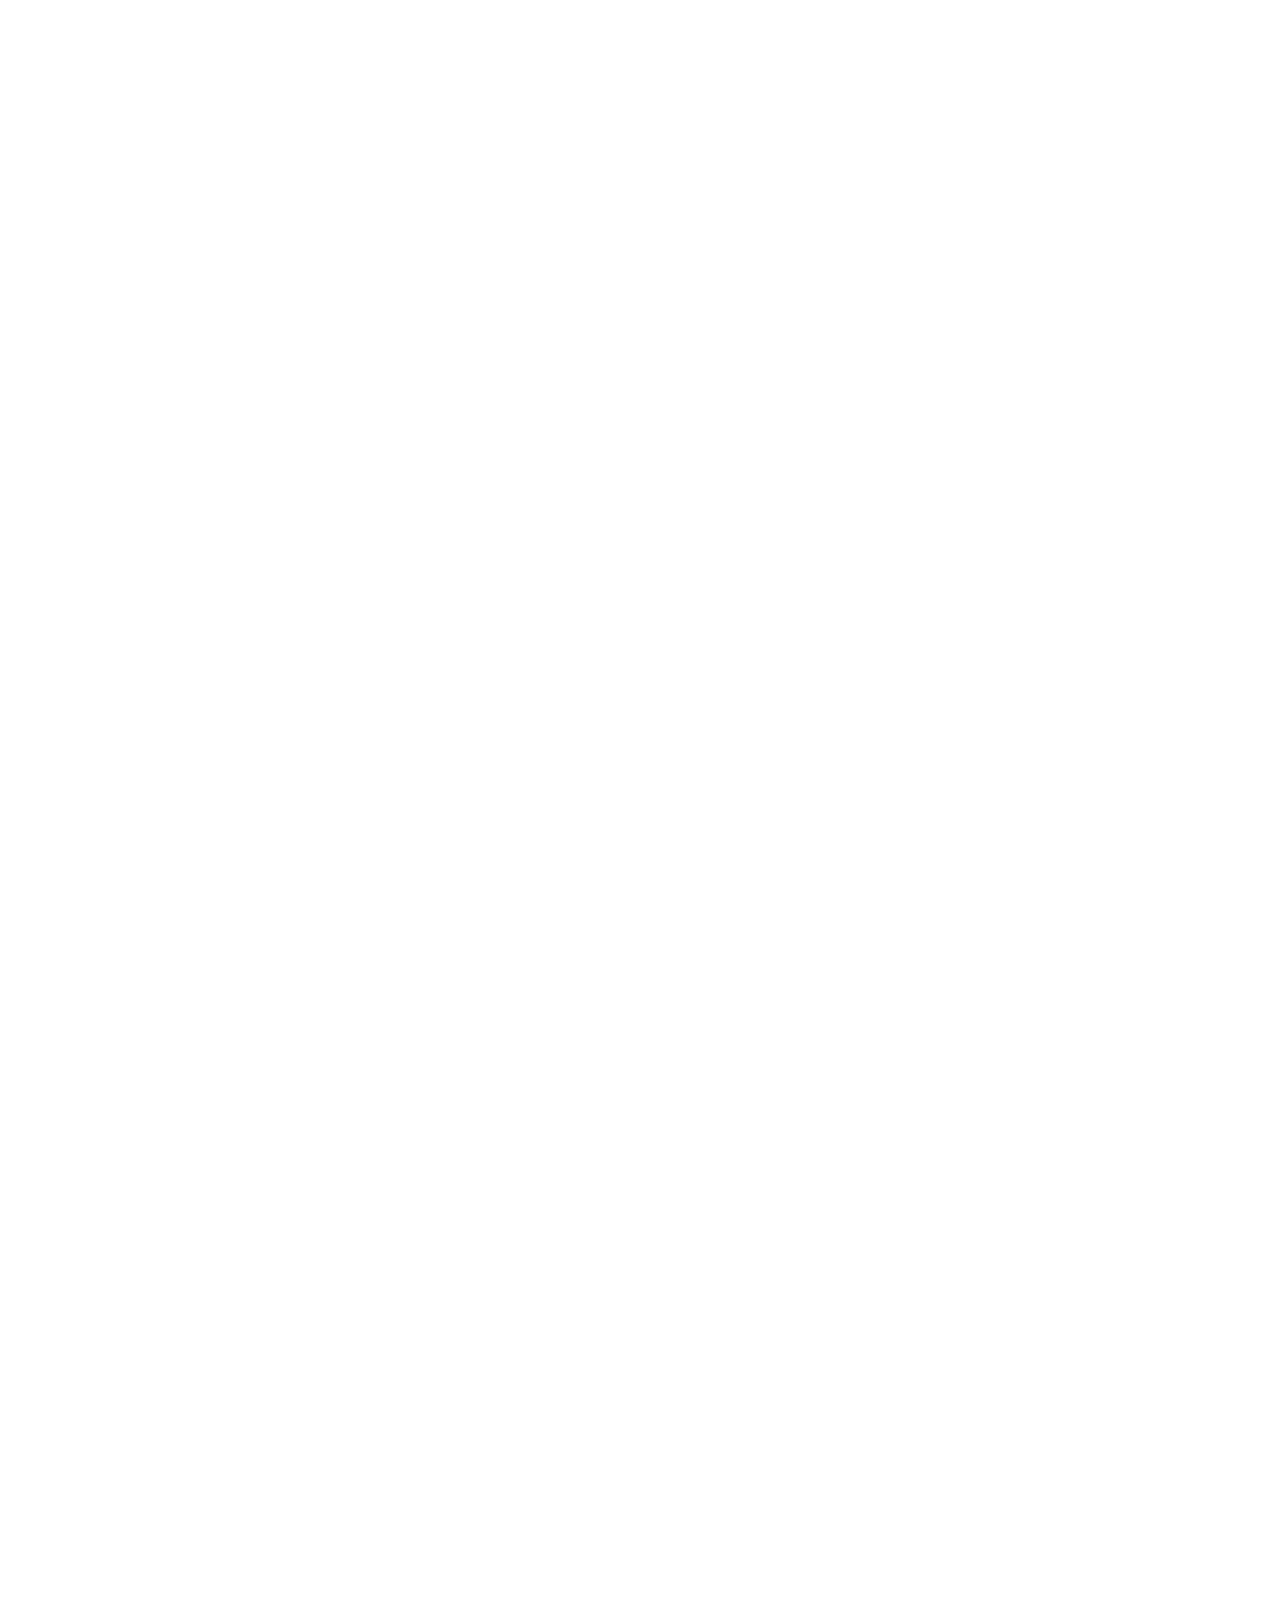
==== index.html @ 279d253d "feat: add new 'next-variant.html' file with project details and contact options" ====
<!DOCTYPE html>
<html lang="nl">

<head>
    <!-- Cookie-standaard: tot er gekozen is, geen analytics-cookies -->
    <script>
        window.dataLayer = window.dataLayer || [];
        function gtag() { dataLayer.push(arguments); }
        gtag('consent', 'default', {
            analytics_storage: 'denied',
            ad_storage: 'denied',
            ad_user_data: 'denied',
            ad_personalization: 'denied'
        });
    </script>
    <script>
        window.dataLayer = window.dataLayer || [];

        function gtag() {
            dataLayer.push(arguments);
        }

        gtag('consent', 'default', {
            analytics_storage: 'denied',
            ad_storage: 'denied',
            ad_user_data: 'denied',
            ad_personalization: 'denied'
        });
    </script>
    <!-- Google Tag Manager -->
    <script>(function (w, d, s, l, i) {
            w[l] = w[l] || []; w[l].push({
                'gtm.start':
                    new Date().getTime(), event: 'gtm.js'
            }); var f = d.getElementsByTagName(s)[0],
                j = d.createElement(s), dl = l != 'dataLayer' ? '&l=' + l : ''; j.async = true; j.src =
                    'https://www.googletagmanager.com/gtm.js?id=' + i + dl; f.parentNode.insertBefore(j, f);
        })(window, document, 'script', 'dataLayer', 'GTM-KX3ZXJXG');</script>
    <!-- End Google Tag Manager -->
    <!-- Start Wingify Async V3.0 SmartCode -->
    <link rel="preconnect" href="https://edge.wingify.net" />
    <script type="text/javascript">
        window._wingify_code || (function () {
            var account_id = 1291154,
                version = 3.0,
                settings_tolerance = 2000,
                hide_element = 'body',
                hide_element_style =
                    'opacity:0 !important;filter:alpha(opacity=0) !important;background:none !important;transition:none !important';
            /* DO NOT EDIT BELOW THIS LINE */
            var n = window, i = document; if (-1 < i.URL.indexOf('__wingify_disable__') || n._wingify_code) return; var t = !1, r = i.currentScript, nonce = r && r.nonce, e = { sT: settings_tolerance, hES: hide_element_style, hE: hide_element }; try { e = Object.assign(e, JSON.parse(localStorage.getItem('_wingify_' + account_id + '_config'))) } catch (e) { } var code = { script: r, nonce: nonce, settings_tolerance: function () { return e.sT }, hide_element: function () { return performance.getEntriesByName('first-contentful-paint')[0] ? '' : e.hE }, hide_element_style: function () { return '{' + e.hES + '}' }, getVersion: function () { return version }, finish: function () { var e; !t && (t = !0, e = i.getElementById('_vis_opt_path_hides')) && e.parentNode.removeChild(e) }, finished: function () { return t }, addScript: function (e) { var t = i.createElement('script'); t.src = e, nonce && t.setAttribute('nonce', nonce), t.fetchPriority = 'high', i.head.appendChild(t) }, init: function () { n._settings_timer = setTimeout(function () { code.finish() }, this.settings_tolerance()); var e, t = this.hide_element(); t && ((e = i.createElement('style')).id = '_vis_opt_path_hides', nonce && e.setAttribute('nonce', nonce), e.textContent = t + this.hide_element_style(), i.head.appendChild(e)), this.addScript('https://edge.wingify.net/tag/' + account_id + '.js') } }; n._wingify_code = code; code.init();
        })();
    </script>
    <!--End Wingify Async SmartCode -->
    <meta charset="UTF-8">
    <meta name="viewport" content="width=device-width, initial-scale=1.0">

    <title>Sarah El Mazouki | UX/UI Designer Portfolio</title>

    <meta name="description"
        content="Bekijk het portfolio van Sarah El Mazouki, een student UX/UI-designer gespecialiseerd in gebruikersonderzoek, wireframes, prototyping en UI design.">

    <link rel="canonical" href="https://sarah-el-marzouki-portfolio.vercel.app/index.html">
    <link rel="stylesheet" href="style.css">
    <link rel="stylesheet" href="animaties.css">
    <script defer src="https://t.contentsquare.net/uxa/e393bb985577b.js"></script>
</head>

<body>
    <!-- Google Tag Manager (noscript) -->
    <noscript><iframe src="https://www.googletagmanager.com/ns.html?id=GTM-KX3ZXJXG" height="0" width="0"
            style="display:none;visibility:hidden"></iframe></noscript>
    <!-- End Google Tag Manager (noscript) -->

    <div class="page-decor" aria-hidden="true">
        <span class="hero-blob hero-blob--1"></span>
        <span class="hero-blob hero-blob--2"></span>

        <span class="petal" style="--s:30px; --r:-25deg; left:5%;  top:260px; --d:0s;"></span>
        <span class="petal" style="--s:20px; --r:30deg;  left:10%; top:560px; --d:-2s;"></span>
        <span class="petal" style="--s:36px; --r:20deg;  right:6%; top:200px; --d:-4s;"></span>
        <span class="petal" style="--s:18px; --r:-40deg; right:11%; top:520px; --d:-1s;"></span>
        <span class="petal" style="--s:24px; --r:10deg;  right:4%;  top:700px; --d:-3s;"></span>
    </div>
    <header class="site-header">
        <nav class="navbar">
            <a class="logo" href="index.html">Sarah</a>
            <ul class="nav-links">
                <li>
                    <a href="projecten.html">Projecten</a>
                </li>
                <li>
                    <a href="overmij.html">Over Mij</a>
                </li>
            </ul>
            <button class="hamburger" id="hamburger" aria-label="Open navigatiemenu">
                ☰
            </button>
        </nav>
        <div class="mobile-menu" id="mobileMenu">
            <a href="projecten.html">Projecten</a>
            <a href="overmij.html">Over Mij</a>
        </div>
    </header>

    <main>

        <section class="hero">

            <div class="hero-content">

                <h1>Ontwerpen met de gebruiker centraal</h1>

                <p>
                    Welkom in mijn portfolio. Hier deel ik projecten waarin ik digitale ervaringen ontwerp die
                    vertrekken vanuit de behoeften van de gebruiker. Van onderzoek en wireframes tot interactieve
                    prototypes en uitgewerkte interfaces: elk project laat zien hoe ik stap voor stap tot een
                    doordachte oplossing kom.
                </p>

                <p>
                    Ontdek mijn werk en krijg een inkijk in mijn ontwerpproces,
                    mijn keuzes en mijn groei als UX/UI-designer.
                </p>

                <div class="hero-buttons">
                    <a class="button" href="overmij.html">Leer me kennen</a>
                    <a class="button" href="projecten.html">Bekijk mijn projecten</a>
                </div>

            </div>
        </section>

        <section class="about-preview">
            <h2>Over mij</h2>

            <p>
                Als student UX/UI-designer combineer ik creativiteit met een analytische blik.
                Ik werk graag samen, luister goed en sta open voor feedback. Naast UX/UI design
                werk ik met HTML en CSS, waardoor ik tijdens het ontwerpen ook rekening houd met
                de technische haalbaarheid van een digitale ervaring.
            </p>

            <a class="about-button" href="overmij.html">Lees meer</a>
        </section>
        <!-- SKILLS / WAT IK DOE -->
        <section class="skills-section" aria-labelledby="skills-titel">
            <h2 id="skills-titel">UX/UI design vaardigheden</h2>

            <ul class="skills-grid">

                <li class="skill-card">
                    <span class="card-icon" aria-hidden="true">
                        <svg viewBox="0 0 24 24" width="26" height="26" fill="none" stroke="currentColor"
                            stroke-width="2" stroke-linecap="round" stroke-linejoin="round">
                            <circle cx="11" cy="11" r="7" />
                            <path d="M21 21l-4.3-4.3" />
                        </svg>
                    </span>
                    <h3>Gebruikersonderzoek</h3>
                    <p>Ik onderzoek voor wie ik ontwerp en wat die persoon nodig heeft, nog voor ik begin te tekenen.
                    </p>
                </li>

                <li class="skill-card">
                    <span class="card-icon" aria-hidden="true">
                        <svg viewBox="0 0 24 24" width="26" height="26" fill="none" stroke="currentColor"
                            stroke-width="2" stroke-linecap="round" stroke-linejoin="round">
                            <rect x="7" y="2" width="10" height="20" rx="2" />
                            <path d="M11 18h2" />
                        </svg>
                    </span>
                    <h3>Prototyping in Figma</h3>
                    <p>Ik werk ideeën uit tot klikbare prototypes die ik kan testen met echte gebruikers.</p>
                </li>

                <li class="skill-card">
                    <span class="card-icon" aria-hidden="true">
                        <svg viewBox="0 0 24 24" width="26" height="26" fill="none" stroke="currentColor"
                            stroke-width="2" stroke-linecap="round" stroke-linejoin="round">
                            <rect x="3" y="3" width="18" height="18" rx="2" />
                            <path d="M3 9h18M9 21V9" />
                        </svg>
                    </span>
                    <h3>Wireframes</h3>
                    <p>Met wireframes bepaal ik de opbouw en structuur van een pagina, vóór de vormgeving begint.</p>
                </li>

                <li class="skill-card">
                    <span class="card-icon" aria-hidden="true">
                        <svg viewBox="0 0 24 24" width="26" height="26" fill="none" stroke="currentColor"
                            stroke-width="2" stroke-linecap="round" stroke-linejoin="round">
                            <path d="M12 20h9" />
                            <path d="M16.5 3.5a2.1 2.1 0 013 3L7 19l-4 1 1-4z" />
                        </svg>
                    </span>
                    <h3>UI design</h3>
                    <p>Ik ontwerp heldere, consistente interfaces met aandacht voor kleur, typografie en hiërarchie.</p>
                </li>

                <li class="skill-card">
                    <span class="card-icon" aria-hidden="true">
                        <svg viewBox="0 0 24 24" width="26" height="26" fill="none" stroke="currentColor"
                            stroke-width="2" stroke-linecap="round" stroke-linejoin="round">
                            <circle cx="12" cy="4.5" r="2" />
                            <path d="M5 8l7 1.5L19 8M12 9.5V15M9 21l3-6 3 6" />
                        </svg>
                    </span>
                    <h3>Toegankelijkheid</h3>
                    <p>Ik ontwerp volgens WCAG, met goed contrast, een duidelijke structuur en bruikbaarheid met het
                        toetsenbord.</p>
                </li>

                <li class="skill-card">
                    <span class="card-icon" aria-hidden="true">
                        <svg viewBox="0 0 24 24" width="26" height="26" fill="none" stroke="currentColor"
                            stroke-width="2" stroke-linecap="round" stroke-linejoin="round">
                            <path d="M8 7l-5 5 5 5M16 7l5 5-5 5" />
                        </svg>
                    </span>
                    <h3>HTML en CSS</h3>
                    <p>Ik bouw mijn ontwerpen na in code, zodat ik weet wat technisch haalbaar is.</p>
                </li>

            </ul>
        </section>


        <!-- HOE IK WERK: vervangt je hele <section class="pink-decoration"> -->
        <section class="pink-decoration" aria-labelledby="werk-titel">
            <h2 id="werk-titel">Hoe ik werk</h2>

            <ol class="process-cards">

                <li class="process-card">
                    <span class="process-number" aria-hidden="true">1</span>
                    <h3>Luisteren en onderzoeken</h3>
                    <p>Ik stel vragen en begrijp eerst voor wie ik ontwerp en wat die persoon nodig heeft.</p>
                </li>

                <li class="process-card">
                    <span class="process-number" aria-hidden="true">2</span>
                    <h3>Verkennen en schetsen</h3>
                    <p>Ik werk gebruikersstromen en verschillende mogelijkheden uit, tot wireframes.</p>
                </li>

                <li class="process-card">
                    <span class="process-number" aria-hidden="true">3</span>
                    <h3>Prototypen en testen</h3>
                    <p>Ik bouw een prototype, test het met gebruikers en pas het aan op hun feedback.</p>
                </li>

                <li class="process-card">
                    <span class="process-number" aria-hidden="true">4</span>
                    <h3>Uitwerken en verfijnen</h3>
                    <p>Ik werk de interface uit en verfijn de details, tot een oplossing die logisch en aangenaam
                        aanvoelt.</p>
                </li>

            </ol>
        </section>
        <section class="projects-preview">
            <h2>Mijn projecten</h2>

            <div class="projects-grid">

                <article class="project-card">
                    <div class="project-image">
                        <img src="images/image 61.png" alt="Logo van Cats &amp; Cups" width="400" height="260"
                            loading="lazy">
                    </div>
                    <div class="project-text">
                        <h3>Cats &amp; Cups</h3>
                        <p>Een toegankelijk, mobile-first herontwerp van de website van een kattencafé, volgens WCAG AA.
                        </p>
                        <a class="project-link" href="Kattencafe.html">Bekijk project</a>
                    </div>
                </article>

                <article class="project-card">
                    <div class="project-image">
                        <img src="images/NE XT 1.svg" alt="Logo van Project NEXT" width="400" height="260"
                            loading="lazy">
                    </div>
                    <div class="project-text">
                        <h3>Project NEXT</h3>
                        <p>Branding en website voor een organisatie die jongeren ondersteunt, als groepsproject voor een
                            echte klant.</p>
                        <a class="project-link" href="next.html">Bekijk project</a>
                    </div>
                </article>

                <article class="project-card">
                    <div class="project-image">
                        <img src="images/image 18.png" alt="Logo van de Lumière bioscoop-app" width="400" height="260"
                            loading="lazy">
                    </div>
                    <div class="project-text">
                        <h3>Lumière Cinema</h3>
                        <p>Een redesign van een mobiele bioscoop-app, van onderzoek tot interactief prototype.</p>
                        <a class="project-link" href="Lumiere.html">Bekijk project</a>
                    </div>
                </article>
            </div>
            <div class="projects-more">
                <a class="button" href="projecten.html">Bekijk alle projecten</a>
            </div>
        </section>
    </main>

    <footer class="site-footer">
        <div class="footer-container">

            <div class="footer-brand">
                <a class="footer-logo" href="index.html">Sarah</a>
                <p>student UX/UI-designer</p>
            </div>

            <nav class="footer-links" aria-label="Footer">
                <h2>Menu</h2>
                <a href="projecten.html">Projecten</a>
                <a href="overmij.html">Over mij</a>
            </nav>

            <div class="contact">
                <h2>Contact</h2>
                <a href="mailto:sarah.elmazoukik9@gmail.com">sarah.elmazoukik9@gmail.com</a>
                <a class="linkedin" href="https://www.linkedin.com/feed/" aria-label="LinkedIn-profiel">in</a>
            </div>

        </div>

        <p class="footer-copy">© 2026 Sarah · <a href="#" data-cookie-settings>Cookie-instellingen</a></p>
    </footer>
    <script src="script.js"></script>
    <script src="cookie-consent-behouden.js"></script>
    <script>document.documentElement.classList.add('js');</script>
    <script defer src="animaties.js"></script>
</body>

</html>
---- style.css ----
/* =========================
   BASIS
========================= */

:root {
    --purple: #6100a8;
    --button-purple: #8f22c9;
    --button-light: #c83fff;
    --light-purple: #c6a0d6;
    --dark: #242424;
    --white: #ffffff;
    --background: #ffffff;
}

* {
    box-sizing: border-box;
    margin: 0;
    padding: 0;
}

html {
    scroll-behavior: smooth;
}

body {
    min-height: 100vh;
    overflow-x: hidden;
    background: var(--background);
    color: var(--dark);
    font-family: arial, sans-serif;
    background-color: white;
}

a {
    color: inherit;
}

button,
a {
    -webkit-tap-highlight-color: transparent;
}

/* =========================
   NAVIGATIE
========================= */
.navbar {
    display: flex;
    align-items: center;
    justify-content: space-between;
    width: 100%;
    padding: 20px 40px;
    box-sizing: border-box;
}

.nav-links {
    display: flex;
    align-items: center;
    gap: 20px;
    margin: 0;
    padding: 0;
    list-style: none;
}

.hamburger {
    display: none;
    font-size: 2rem;
    line-height: 1;
    cursor: pointer;
    background: none;
    border: none;
    color: inherit;
}
.logo{
    text-decoration:none;
}

/* Tablet en gsm: links verbergen, hamburger tonen */
@media (max-width: 1024px) {
    .navbar {
        padding: 20px 30px;
    }

    .nav-links {
        display: none;
    }

    .hamburger {
        display: block;
    }
}

@media (max-width: 640px) {
    .navbar {
        padding: 20px;   /* gelijk aan de zijmarge van je hero-tekst */
    }
}
/* =========================
   HERO
========================= */

.hero {
    display: flex;
    justify-content: center;
    padding: 85px 20px 120px;
}

.hero-content {
    width: 100%;
    max-width: 900px;
}

.hero h1 {
    margin: 0 0 34px;
    color: #050505;
    font-size: 36px;
    font-weight: bold;
    line-height: 1.2;
}

.hero p {
    max-width: none;
    margin: 0;
    color: #101010;
    font-size: 18px;
    line-height: 1.35;
    text-align: justify;
}

.hero-buttons {
    display: flex;
    align-items: center;
    justify-content: space-between;
    gap: 30px;
    margin-top: 60px;
    padding: 0 11.5%;
}

/* =========================
   KNOPPEN
========================= */
.button,
.about-button {
    display: inline-flex;
    align-items: center;
    justify-content: center;
    border: 1px solid #222222;
    border-radius: 14px;
    background: linear-gradient(to bottom, var(--button-light), var(--button-purple));
    color: var(--white);
    text-align: center;
    text-decoration: none;
    transition: transform 0.2s ease, filter 0.2s ease;
}

.button {
    min-height: 62px;
    padding: 12px 18px;
    font-size: 18px;
    font-weight: bold;
}

.button:hover,
.button:focus-visible,
.about-button:hover,
.about-button:focus-visible {
    filter: brightness(1.08);
    transform: translateY(-3px);
}

/* =========================
   OVER MIJ BLOK
========================= */
.about-preview {
    width: min(1130px, calc(100% - 40px));
    margin: 0 auto;
    padding: 32px 32px 40px;
    border: 2px solid #222222;
    border-radius: 14px;
    background-color: var(--light-purple);
}

.about-preview h2 {
    margin: 0 0 34px;
    color: #050505;
    font-size: 36px;
    font-weight: bold;
    line-height: 1.1;
}

.about-preview p {
    max-width: none;
    margin: 0;
    color: #111111;
    font-size: 18px;
    line-height: 1.3;
    text-align: justify;
}

/* klein, links uitgelijnd met de tekstkolom van de hero */
.about-button {
    width: 210px;
    min-height: 50px;
    margin: 40px 0 0 83px;
    font-size: 18px;
    font-weight: bold;
}
/* =========================
   PROJECTEN-PREVIEW (nieuw, raakt hero en Over mij niet aan)
========================= */
.projects-preview {
    width: min(1130px, calc(100% - 40px));
    margin: 80px auto 0;
}
 
.projects-preview h2 {
    margin: 0 0 34px;
    color: #050505;
    font-size: 36px;
    font-weight: bold;
    line-height: 1.1;
}
 
.projects-grid {
    display: grid;
    grid-template-columns: repeat(auto-fit, minmax(260px, 1fr));
    gap: 24px;
}
 
.project-card {
    display: flex;
    flex-direction: column;
    overflow: hidden;
    border: 2px solid #222222;
    border-radius: 14px;
    background: #ffffff;
    transition: transform 0.2s ease;
}
 
.project-card:hover,
.project-card:focus-within {
    transform: translateY(-4px);
}
 
.project-image {
    display: flex;
    align-items: center;
    justify-content: center;
    height: 190px;
    padding: 20px;
    background: #ffffff;
    border-bottom: 2px solid #222222;
}
 
.project-image img {
    max-width: 100%;
    max-height: 100%;
    object-fit: contain;
}
 
.project-text {
    display: flex;
    flex-direction: column;
    flex: 1;
    gap: 12px;
    padding: 20px;
    background-color: var(--light-purple);
}
 
.project-text h3 {
    margin: 0;
    color: #050505;
    font-size: 22px;
    line-height: 1.2;
}
 
.project-text p {
    flex: 1;           /* duwt de knop altijd naar onderen, ook bij korte tekst */
    margin: 0;
    color: #111111;
    font-size: 17px;
    line-height: 1.4;
}
 
.project-link {
    display: inline-flex;
    align-items: center;
    justify-content: center;
    align-self: flex-start;
    min-height: 44px;
    padding: 8px 20px;
    border: 1px solid #222222;
    border-radius: 14px;
    background: linear-gradient(to bottom, var(--button-light), var(--button-purple));
    color: var(--white);
    font-size: 17px;
    text-decoration: none;
    transition: transform 0.2s ease, filter 0.2s ease;
}
 
.project-link:hover,
.project-link:focus-visible {
    filter: brightness(1.08);
    transform: translateY(-3px);
}
 
/* Beweging uitzetten voor wie dat liever heeft */
@media (prefers-reduced-motion: reduce) {
    .project-card,
    .project-link { transition: none; }
    .project-card:hover,
    .project-card:focus-within,
    .project-link:hover,
    .project-link:focus-visible { transform: none; }
}
/* =========================
   TABLET
========================= */
@media (max-width: 1024px) {
    .hero {
        padding: 70px 30px 90px;
    }

    .hero-buttons {
        padding: 0;
    }

    .about-button {
        margin-left: 0;
    }
}

/* =========================
   GSM
========================= */
@media (max-width: 640px) {
    .hero {
        padding: 50px 20px 60px;
    }

    .hero h1,
    .about-preview h2 {
        font-size: 28px;
    }

    .hero p,
    .about-preview p {
        font-size: 16px;
        text-align: left; /* uitgevuld geeft op smalle schermen rare gaten */
    }

    .hero-buttons {
        flex-direction: column;
        align-items: stretch;
        gap: 16px;
        margin-top: 40px;
    }

    .about-preview {
        padding: 24px 20px 30px;
    }

    .about-button {
        width: 100%;
    }
}

/* =========================
   SKILLS / WAT IK DOE
========================= */
main > .skills-section,
main > .pink-decoration {
    box-sizing: border-box;
    width: min(1000px, calc(100% - 40px));
    max-width: none;
    margin: 100px auto 0;
    padding: 0;
    align-self: center;          /* werkt ook als main een flex-container is */
}
 
/* Ruimte tussen de projectensectie en de footer */
main > .projects-preview {
    margin-bottom: 120px;
}
 
/* 2. Koppen */
main > .skills-section > h2,
main > .pink-decoration > h2 {
    margin: 0 0 32px;
    color: #050505;
    font-size: 32px;
    font-weight: 700;
    line-height: 1.2;
    text-align: center;
}
 
/* 3. De rasters */
.skills-grid,
.process-cards {
    display: grid;
    gap: 20px;
    margin: 0;
    padding: 0;
    list-style: none;
    text-align: left;
}
 
.skills-grid {
    grid-template-columns: repeat(3, minmax(0, 1fr));
}
 
.process-cards {
    grid-template-columns: repeat(4, minmax(0, 1fr));
}
 
/* 4. De kaartjes */
.skill-card,
.process-card {
    padding: 22px 20px;
    border: 1px solid #222222;
    border-radius: 14px;
    background: #d5a2e1;
}
 
.card-icon,
.process-number {
    display: grid;
    place-items: center;
    width: 48px;
    height: 48px;
    margin-bottom: 14px;
    border: 1px solid #222222;
    border-radius: 12px;
    background: linear-gradient(to bottom, var(--button-light), var(--button-purple));
    color: var(--white);
}
 
.process-number {
    font-size: 22px;
    font-weight: 700;
}
 
.skill-card h3,
.process-card h3 {
    margin: 0 0 8px;
    color: #111111;
    font-family: inherit;
    font-size: 20px;
    font-weight: 600;
    line-height: 1.25;
}
 
.skill-card p,
.process-card p {
    margin: 0;
    color: #111111;
    font-size: 16px;
    line-height: 1.4;
}
 
/* 5. Tablet: twee kolommen */
@media (max-width: 900px) {
    .skills-grid,
    .process-cards {
        grid-template-columns: repeat(2, minmax(0, 1fr));
    }
}
 
/* 6. Gsm: onder elkaar */
@media (max-width: 600px) {
    .skills-grid,
    .process-cards {
        grid-template-columns: 1fr;
    }
}
 
.site-footer {
    background: #520084;
    color: #fff;
    padding: 60px 40px 24px;
}

.footer-container {
    display: grid;
    grid-template-columns: 1.2fr 1fr 1.5fr;
    gap: 40px;
    align-items: start;
    max-width: 1100px;
    margin: 0 auto;
    text-align: left;
    
}

.footer-logo {
    display: inline-block;
    margin-bottom: 8px;
    font-size: 2rem;
    font-weight: 700;
    color: #fff;
}

.footer-brand p {
    margin: 0;
    color: rgba(255, 255, 255, .85);
}

.site-footer h2 {
    margin: 0 0 16px;
    font-size: 2.2rem;
    font-weight: 700;
    color: #fff;
}

.footer-links,
.contact {
    display: flex;
    flex-direction: column;
    align-items: flex-start;
    gap: 10px;
}

.site-footer a {
    color: #fff;
    text-decoration: none;
}

.footer-links a:hover,
.contact a:hover {
    text-decoration: underline;
}

.site-footer a:focus-visible {
    outline: 2px solid #fff;
    outline-offset: 3px;
}

/* wit icoon met paarse "in": goed contrast */
.linkedin {
    display: inline-flex;
    align-items: center;
    justify-content: center;
    width: 44px;
    height: 44px;
    margin-top: 6px;
    background: #fff;
    color: #520084 !important;
    border-radius: 8px;
    font-size: 1.3rem;
    font-weight: 700;
}

.footer-copy {
    max-width: 1100px;
    margin: 40px auto 0;
    padding-top: 20px;
    border-top: 1px solid rgba(255, 255, 255, .25);
    font-size: .9rem;
    color: rgba(255, 255, 255, .8);
}

@media (max-width: 768px) {
    .site-footer {
        padding: 40px 20px 20px;
    }

    .footer-container {
        grid-template-columns: 1fr;
        gap: 32px;
    }
}
/* =========================
   FOOTER
========================= */

.site-footer{
    background:#6600A8;
    width:100%;
}

.footer-container{
    max-width:1400px;
    margin:0 auto;

    padding: 0px 80px 100px;  /* boven kleiner, onder en zijkanten blijven gelijk */

    display:flex;
    justify-content:space-between;
    align-items:center;
}
/* Elke kolom even breed */
.footer-container > *{
    flex:1;
}

/* Sarah */

.footer-logo{
    color:white;
    text-decoration:none;

    font-size:4rem;
    font-weight:500;
}

/* Links */

.footer-links{
    display:flex;
    flex-direction:column;
    align-items:center;

    gap:80px;
}

.footer-links a{
    color:white;
    text-decoration:none;

    font-size:2rem;
}

/* Contact */

.contact{
    display:flex;
    flex-direction:column;
    align-items:center;

    gap:25px;
}

.contact h2{
    color:white;
    font-size:3.5rem;
    font-weight:500;
}

.contact a{
    color:white;
    text-decoration:none;
}

/* E-mailadres */

.contact > a:first-of-type{
    font-size:1.7rem;
    text-align:center;

    max-width:420px;
    word-break:break-word;
}

/* LinkedIn */

.linkedin{
    display:flex;
    justify-content:center;
    align-items:center;

    width:110px;
    height:110px;

    background:#0077B5;
    color:white;

    border-radius:10px;

    font-size:4rem;
    font-weight:bold;
}
/* =========================
   TABLET
========================= */

@media (max-width: 1024px) {
    .navbar,
    .footer-container {
        max-width: calc(100% - 70px);
    }

    .hero {
        padding-top: 70px;
    }

    .hero-content {
        max-width: 650px;
    }

    .hero h1 {
        font-size: 28px;
    }

    .skills {
        margin-top: 120px;
    }

    .pink-decoration {
        margin-left: 15%;
    }
    

    .footer-container{
        flex-direction: column;
        gap: 80px;

        text-align: center;
    }

    .footer-logo{
        font-size: 4rem;
    }

    .footer-links{
        gap: 40px;
    }

    .footer-links a{
        font-size: 1.8rem;
    }

    .contact h2{
        font-size: 3rem;
    }
}


/* =========================
   GSM
========================= */

@media (max-width: 768px) {
    .navbar {
        min-height: 85px;
        padding: 20px 25px;
    }

    .logo {
        font-size: 28px;
    }

    .nav-links {
        display: none;
    }

    .hamburger {
        display: block;
    }

    .mobile-menu {
        display: none;
        flex-direction: column;
        gap: 12px;
        padding: 0 25px 20px;
    }

    .mobile-menu.active {
        display: flex;
    }

    .mobile-menu a {
        width: 100%;
        padding: 13px 16px;
        border: 1px solid #222222;
        border-radius: 10px;
        background-color: var(--button-purple);
        color: var(--white);
        text-align: center;
        text-decoration: none;
    }

   .navbar {
        width: 100%;
        min-height: 85px;
        padding: 20px 25px;
    }

    .nav-links {
        display: none;
    }

    .hamburger {
        display: block;
    }

    .hero-content {
        max-width: 100%;
    }

    .hero p {
        max-width: 100%;
    }

    .hero-buttons {
        flex-direction: column;
        gap: 20px;
        margin-top: 45px;
        padding: 0;
    }

    .button {
        width: 100%;
        max-width: 300px;
    }

    .about-preview {
        width: calc(100% - 40px);
        min-height: auto;
        padding: 25px 20px 22px;
    }

    .about-preview h2 {
        margin-bottom: 28px;
        font-size: 27px;
    }

    .about-preview p {
        font-size: 15px;
        line-height: 1.35;
    }

    .about-button {
        width: 100%;
        min-height: 58px;
        margin-top: 32px;
        font-size: 25px;
    }

    .skills {
        gap: 14px 12px;
        margin-top: 100px;
        padding: 0 15px;
    }

    .skills span {
        font-size: 13px;
    }

  .pink-decoration {
        width: 100%;
        margin: 90px 0 120px;
        padding: 0 25px;
    }

    .pink-decoration h2 {
        font-size: 25px;
    }

    .work-item {
        gap: 8px;
        margin-bottom: 24px;
    }

    .work-line {
        flex-basis: 6px;
    }

    .work-text h3,
    .work-text p {
        font-size: 14px;
    }
}



/* =========================
   PROJECTEN PAGINA
========================= */
/* Standaard voor mobiel en tablet: alles onder elkaar */
.projects-header {
    width: 100%;            /* Beslaat de volle breedte */
    max-width: 800px;       /* Maximale breedte voor een mooie leesbaarheid */
    margin: 80px auto 40px auto; /* 'auto' voor links en rechts centreert het blok */
    padding: 0 20px;        /* Zorgt voor wat uitlijning op mobiel/gsm */
    text-align: center;     /* Centreert alle tekst binnen het element */
    box-sizing: border-box;
}

.projects-header h1 {
    font-size: 3rem;
    margin-bottom: 20px;
    text-align: center;
}

.projects-header p {
    font-size: 1.2rem;
    line-height: 1.6;
    color: #333;
    text-align: center;
}
.projects {
    max-width: 1400px;
    margin: auto;
    padding: 40px 20px;
    display: flex;
    flex-direction: column; /* Plaats de projecten onder elkaar op mobiel/tablet */
    align-items: center;    /* Centreer de kaarten */
    gap: 40px;              /* Ruimte tussen de projecten */
}

.project-card {
    width: 100%;
    max-width: 300px;       /* Zorgt dat alle kaarten exact even breed zijn */
    display: flex;
    flex-direction: column;
}

.project-link {
    text-decoration: none;
    display: flex;
    flex-direction: column;
    align-items: center;
    width: 100%;
    gap: 20px;
}

/* Vaste afmetingen voor de afbeeldingen */
.project-card img {
    width: 100%;
    height: 200px;          /* Vaste hoogte voor alle afbeeldingen */
    object-fit: contain;    /* Afbeeldingen schalen netjes zonder te vervormen of af te snijden */
    display: block;
}
.projects .project-card {
    background: #ffffff;
}

.project-link {
    display: flex;
    flex-direction: column;
    gap: 16px;
}

.project-link img {
    width: 100%;
    height: 220px;
    object-fit: contain;   /* logo's worden niet afgesneden */
}

.project-link .btn {
    display: flex;
    align-items: center;
    justify-content: center;
    min-height: 64px;      /* alle titelknoppen even hoog */
    text-align: center;
}

/* Knoppen even breed maken */
.btn {
    display: flex;
    justify-content: center;
    align-items: center;
    width: 100%;            /* Vult de volledige breedte van de project-card op */
    min-height: 80px;       /* Vaste/gelijke hoogte zodat knoppen met 1 of 2 regels tekst even hoog zijn */
    background: linear-gradient(to bottom, #bf46ff, #8220b7);
    color: white;
    padding: 15px 20px;
    border-radius: 18px;
    border: 2px solid #262626;
    font-size: 1.1rem;
    font-weight: bold;
    text-align: center;
    box-sizing: border-box; /* Zorgt ervoor dat padding binnen de breedte valt */
    transition: 0.3s;
}

.btn:hover {
    transform: translateY(-4px);
}

/* Voor grotere schermen (Laptop en Desktop): projecten naast elkaar */
@media (min-width: 1024px) {
    .projects {
        flex-direction: row;        /* Plaats de projecten naast elkaar op laptop/desktop */
        justify-content: center;
        align-items: stretch;       /* Zorgt dat alle rijen/kaarten op gelijke hoogte beginnen */
        padding: 80px 40px;
        gap: 30px;
        flex-wrap: wrap;           /* Zorgt dat extra kaarten netjes naar een nieuwe regel gaan */
    }

    .project-card {
        flex: 0 0 280px;           /* Geeft elke kaart een vaste breedte van 280px op desktop */
    }
}

.btn {
    display: inline-block;
    background: linear-gradient(to bottom, #bf46ff, #8220b7);
    color: white;
    padding: 18px 35px;
    border-radius: 18px;
    border: 2px solid #262626;
    font-size: 1.2rem;
    text-align: center;
    transition: 0.3s;
}

.btn:hover {
    transform: translateY(-4px);
}

/* =========================
   FOOTER
========================= */

footer {
    background: #6100A8;
    margin-top: 100px;
}

.footer-container {

    max-width: 1400px;

    margin: auto;

    padding: 120px 100px;

    display: flex;
    justify-content: space-between;
    align-items: center;
}

.footer-container a {
text-decoration: none;
    color: white;

    font-size: 5rem;
    font-weight: 600;
}

.footer-links {

    display: flex;
    flex-direction: column;
    gap: 40px;
}

.footer-links a {
    color: white;
    text-decoration: none;
    font-size: 20px;
}


body{
    background:#f2f2f2;
    min-height:100vh;
    overflow-x:hidden;
    position:relative;
}


/* NAVBAR */

.navbar{
    display:flex;
    justify-content:space-between;
    align-items:center;
    padding:40px 80px;
}

.logo{
    font-size:2rem;
    font-weight:600;
}

.nav-links{
    display:flex;
    gap:60px;
    list-style:none;
}

.nav-links a{
    text-decoration:none;
    color:#444;
    font-size:1.3rem;
}

.nav-links a:hover{
    color:black;
}

/* ABOUT  me */

.about {
  max-width: 1200px;
  margin: 0 auto;
  padding: 100px 40px;
}
.about > h1 {
    max-width: 1200px;
    margin: 0 auto 55px;
    padding: 70px 64px 0;
    text-align: center;
    font-size: clamp(2.2rem, 5vw, 5rem);
    line-height: 1.1;
}
.sr-only {
    position: absolute;
    width: 1px;
    height: 1px;
    padding: 0;
    margin: -1px;
    overflow: hidden;
    clip: rect(0, 0, 0, 0);
    white-space: nowrap;
    border: 0;
}

/* Intro: tekst links, portret rechts */
.about-intro {
  display: flex;
  justify-content: space-between;
  align-items: flex-start;
  gap: 60px;
}

.about-text {
  flex: 1;
  max-width: 750px;
  margin-left: 100px;
}

.about-text h2,
.about-tech h2,
.hobby-text h2 {
  font-size: 2.5rem;
  margin-bottom: 30px;
}

.about-text h2:not(:first-child) {
  margin-top: 60px;
}

.about-text p,
.about-tech p,
.hobby-text p {
  line-height: 1.8;
  margin-bottom: 20px;
  text-align: justify;
}

.about-image {
  background-color: #d4b4e8;
  padding: 25px;
  border-radius: 5px;
  flex: 0 0 auto;
  width: 300px;
}

.about-image img {
  display: block;
  width: 100%;
  border-radius: 10px;
}

/* Creativiteit en techniek */
.about-tech {
  max-width: 900px;
  margin: 120px 0 0 100px;
}

/* Buiten mijn studies */
.about-hobby {
  display: flex;
  align-items: center;
  gap: 80px;
  margin-top: 120px;
}

.video-hobby {
  background-color: #d4b4e8;
  padding: 25px;
  border-radius: 5px;
  flex: 0 0 auto;
}

.video-hobby img {
  display: block;
  width: 220px;
  max-width: 100%;
}

.hobby-text {
  flex: 1;
  max-width: 600px;
}

/* Knop gecentreerd onder de tekst */
.button-container {
  --knop-breedte: 240px;
  display: grid;
  grid-template-columns: repeat(2, var(--knop-breedte));
  justify-content: center;
  gap: 16px 20px;
  margin-top: 60px;
}
.btn {
  display: inline-flex;
  align-items: center;      /* tekst verticaal in het midden */
  justify-content: center;  /* tekst horizontaal in het midden */
  box-sizing: border-box;
  min-height: 56px;
  padding: 0 24px;
  line-height: 1.2;
  text-align: center;
}

.button-container .btn {
  box-sizing: border-box;
  width: 100%;
  text-align: center;
  text-decoration: none;
}

/* derde knop: onder de twee andere, even breed en gecentreerd */
.button-container .btn:nth-child(3) {
  grid-column: 1 / -1;
  justify-self: center;
  width: var(--knop-breedte);
}

/* gsm: alles onder elkaar, volle breedte */
@media (max-width: 600px) {
  .button-container {
    grid-template-columns: 1fr;
  }
  .button-container .btn:nth-child(3) {
    grid-column: auto;
    justify-self: stretch;
    width: 100%;
  }
}

/* Tablet */
@media (max-width: 1024px) {
  .about-intro { flex-direction: column-reverse; align-items: center; }
  .about-text,
  .about-tech { margin-left: 0; max-width: 700px; }
  .about-image { width: 280px; }
  .about-hobby { flex-direction: column; gap: 50px; }
}

/* Mobiel */
@media (max-width: 768px) {
  .about { padding: 60px 20px; }
  .about-text h2,
  .about-tech h2,
  .hobby-text h2 { font-size: 2rem; }
  .about-text p,
  .about-tech p,
  .hobby-text p { text-align: left; line-height: 1.6; }
  .about-tech { margin-top: 70px; }
  .about-hobby { margin-top: 70px; }
}




/* =========================
   Wallpaper wedstrijd PAGINA
========================= */
* {
    box-sizing: border-box;
}

body {
    margin: 0;
}

.purple-block {
  background: #d2b2de;
  width: 100vw;
    padding: 120px 40px; /* Boven en onder ruime paarse witruimte */
    box-sizing: border-box;
    margin-left: calc(50% - 50vw);
}

.purple-block-content {
    max-width: 900px;   /* Beperkt de breedte van de tekst net als op foto 2 */
    margin: 0 auto;      /* Centreert het blok horizontaal */
}
/* Gewone blok: één kolom, gecentreerd (foto 4) */
.purple-block__inner {
  max-width: 900px;
  margin: 0 auto;
}
/*
.purple-block h2 {
  margin: 0 0 20px;
}

.purple-block p {
  margin: 0 0 20px;
  line-height: 1.6;
} */
.purple-block-content h2,
.purple-block-content h1 {
    margin-top: 0;        /* Verwijdert de vervelende standaard browser-marge aan de bovenkant */
    margin-bottom: 35px;  /* Ruimte tussen de titel en de tekst */
    font-size: 2.8rem;
    font-weight: 700;
    color: #111111;
}

/* Styling voor de alinea binnen het paarse blok */
.purple-block-content p {
    margin: 0;
    font-size: 1.25rem;
    line-height: 1.6;     /* Zorgt voor fijne leesbaarheid van de regels */
    color: #111111;
}

.purple-block img {
  display: block;
  width: 100%;
  height: auto;
}

/* Twee kolommen (foto 3) */
.purple-block__inner--columns {
  max-width: 1200px;
  display: grid;
  grid-template-columns: 1fr 1fr;
  gap: 80px;
  align-items: start;
}

.purple-block ol {
  margin: 0 0 20px;
  padding-left: 1.6em;
  line-height: 1.6;
}

.purple-block li {
  padding-left: 8px;
}

/* Full-width op case study-pagina's */
.case-study .purple-block {
  width: 100vw;
  max-width: none;
  margin-left: calc(50% - 50vw);
}
/* Bredere variant voor blokken met kaarten of twee kolommen */
.purple-block-content--wide {
    max-width: 1200px;
}
.purple-block--dark {
    background: #7b2fa8;
    width: 100vw;
}

.purple-block--dark h2,
.purple-block--dark p {
    color: #ffffff;
}
/* Mobiel: kolommen onder elkaar */
@media (max-width: 768px) {
  .purple-block {
    padding: 60px 20px;
  }
  .purple-block__inner--columns {
    grid-template-columns: 1fr;
    gap: 50px;
  }
}


.process-wrapper{
    display:flex;
    align-items:center;
    gap:80px;
}

.process-content{
    flex:1;
}

.process-image{
    flex-shrink:0;
}

.process-image img{
    width:120px;
    height:auto;
} 
.case-study{
    max-width:1100px;
    margin:auto;
    padding:80px 40px 120px;
}

.case-study h1{
    text-align:center;
    margin-bottom:60px;
    font-size:2.5rem;
}

.case-study section{
    margin-bottom:80px;
}

.case-study h2{
    margin-bottom:20px;
    font-size:1.5rem;
}

.case-study p{
    line-height:1.8;
    margin-bottom:15px;
}

.case-study ul{
    padding-left:25px;
    line-height:1.8;
}

.small-image {
    display: block;
    width: 300px;
    margin: 40px auto;
}

.result-image {
    display: block;
    width: 50%;
    max-width: 500px;
    margin: 40px auto;
}

.process-section{
    position:relative;
}
.result-image{
    display:block;
    margin:50px auto;

    width:100%;
    max-width:1000px;
    height:auto;
}

@media(max-width:1024px){

    .process-wrapper{
        flex-direction:column;
        align-items:flex-start;
    }
    .process-image{
        align-self:center;
    }
    .process-image img{
        width:90px;
    }
    .case-study{
        max-width:800px;
        padding:60px 35px;
    }
    .case-study h1{
        font-size:2rem;
    }
    .small-image{
        width:250px;
    }
}
@media(max-width:768px){

    .case-study{
    padding:40px 25px 80px;
    }

    .case-study h1{

        font-size:1.6rem;
        text-align:left;
        margin-bottom:50px;
    }

    .case-study h2{
   font-size:1.2rem;
    }

    .case-study p{

        font-size:0.95rem;
        line-height:1.6;
    }

    .case-study ul{

        font-size:0.95rem;
    }

    .small-image{
     width:100%;
        max-width:250px;
    }

    .result-image{

        width:80%;
    }

}

/* =====================
   CASE STUDY PAGINA LUMIERE
===================== */

.case-study{
    max-width:none;
    margin:0;
    padding:80px 0 0;
}

.case-study h1{
    text-align:center;
    font-size:3rem;
    margin-bottom:120px;
    padding:0 40px;
}

/* gewone secties: 900px gecentreerd */
.case-study section{
    max-width:900px;
    margin:0 auto 140px auto;
    padding:0 40px;
    box-sizing:content-box;
}

/* paarse secties: breed, met ruimte aan de zijkanten */
.case-study section.purple-block{
    max-width:1300px;
    width:calc(100% - 100px);
    margin:0 auto 140px auto;
    padding:100px 40px;
    box-sizing:border-box;
}

.purple-block{
    background:#d2b2de;
    border-radius:16px;
}

.purple-block--dark{
    background:#7b2fa8;
}

/* inhoud binnen het paarse blok centreren */
.purple-block-content,
.purple-block__inner{
    max-width:1100px;
    margin:0 auto;
}
.purple-block__inner > h2{
    text-align:center;
    margin-bottom:60px;
}

/* twee kolommen naast elkaar (desktop) */
.purple-block__inner--columns,
.research-grid{
    display:grid;
    grid-template-columns:1fr 1fr;
    gap:80px;
    align-items:start;
}

.research-grid{
    margin-top:40px;
}

/* tekststijl in de paarse blokken */
.case-study .purple-block h2{
    font-size:1.7rem;
    margin-top:0;
    margin-bottom:25px;
    color:#111;
}

.case-study .purple-block h3{
    font-size:1.5rem;
    margin:0 0 20px;
    color:#111;
}

.case-study .purple-block p,
.case-study .purple-block li{
    font-size:1rem;
    line-height:1.8;
    color:#111;
}

.case-study .purple-block--dark h2,
.case-study .purple-block--dark p{
    color:#fff;
}

/* research: geen witte kaarten */
.research-card{
    background:transparent;
    box-shadow:none;
    border-radius:0;
    padding:0;
}

/* 3 foto's naast elkaar (desktop) */
.gallery-three{
    display:grid;
    grid-template-columns:repeat(3, 1fr);
    gap:30px;
    align-items:start;
}

.gallery-three img{
    width:100%;
    height:auto;
    display:block;
}

/* wireframes + prototype */
.wireframe-container,
.prototype-image{
    margin-top:40px;
}

.wireframe-container img,
.prototype-image img{
    width:100%;
    height:auto;
    display:block;
}

/* =====================
   TABLET
===================== */
@media(max-width:1024px){

    .case-study{
        padding:60px 0 0;
    }

    .case-study h1{
        font-size:2.3rem;
        padding:0 30px;
    }

    .case-study section{
        padding:0 30px;
    }

    .case-study section.purple-block{
        width:calc(100% - 60px);
        padding:80px 30px;
    }

    /* foto's onder elkaar */
    .gallery-three{
        grid-template-columns:1fr;
        justify-items:center;
        gap:30px;
    }

    .gallery-three img{
        max-width:280px;
    }

    /* tekstblokken onder elkaar */
    .research-grid,
    .purple-block__inner--columns{
        grid-template-columns:1fr;
        gap:40px;
    }
}

/* =====================
   GSM
===================== */
@media(max-width:768px){

    .case-study{
        padding:40px 0 0;
    }

    .case-study h1{
        font-size:1.8rem;
        text-align:left;
        margin-bottom:70px;
        padding:0 20px;
    }

    .case-study section{
        padding:0 20px;
        margin-bottom:90px;
    }

    .case-study section.purple-block{
        width:calc(100% - 40px);
        padding:60px 20px;
        margin-bottom:90px;
    }

    .case-study h2,
    .case-study .purple-block h2{
        font-size:1.3rem;
    }

    .case-study .purple-block h3{
        font-size:1.2rem;
    }

    .case-study p,
    .case-study li,
    .case-study .purple-block p,
    .case-study .purple-block li{
        font-size:.95rem;
    }

    .gallery-three img{
        max-width:100%;
    }
    .purple-block__inner > h2{
    text-align:left;
    margin-bottom:30px;
}
}
/* ======================
   CATS & CUPS (kattencafé)
   Alles is gescoped met .case-study.cats, zodat het niet botst
   met de andere case study-pagina's in je gedeelde style.css.
====================== */

/* ---------- Pagina-container ---------- */
.case-study.cats {
    width: min(calc(100% - 2 * var(--side-padding, 40px)), 1000px);
    max-width: none;
    margin: 0 auto;
    padding: 60px 0 0;
}

.case-study.cats > section {
    max-width: 800px;
    margin: 0 auto 120px;
    padding: 0;
}
.project-intro {
    display: grid;
    grid-template-columns: minmax(0, 1fr) 280px;   /* tekst links, logo rechts */
    align-items: center;
    gap: 56px;
}
 
.project-intro__logo {
    justify-self: center;
    width: 100%;
    max-width: 280px;
    height: auto;
}
 
/* Tablet en gsm: het logo komt onder de tekst */
@media (max-width: 800px) {
    .project-intro {
        grid-template-columns: 1fr;
        gap: 32px;
    }
 
    .project-intro__logo {
        max-width: 200px;
    }
}
 

.case-study.cats h2 {
    margin: 0 0 22px;
    font-size: 1.5rem;
    line-height: 1.2;
    font-weight: 700;
}

.case-study.cats h3 {
    margin: 0 0 14px;
    font-size: 1.15rem;
    font-weight: 700;
}

.case-study.cats p {
    margin: 0 0 1.15rem;
    line-height: 1.7;
}

.case-study.cats ul {
    margin: 0 0 1.15rem 1.2rem;
    padding: 0;
    line-height: 1.7;
}

/* ---------- Titel ---------- */
.case-study.cats .project-header {
    width: 100%;
    max-width: none;
    margin: 0 auto;
    padding: 20px 0 60px;
    text-align: center;
}

.case-study.cats .project-header h1 {
    margin: 0 0 28px;
    font-size: 2.2rem;
    font-weight: 700;
    line-height: 1.2;
    text-align: center;
}

.case-study.cats .tagline {
    margin: 0 auto;
    font-size: 1.5rem;
    font-weight: 700;
    line-height: 1.35;
    text-align: center;
}

.case-study.cats .lead {
    font-size: 1.3rem;
    font-weight: 600;
    margin-bottom: 1.4rem;
}

/* ---------- Paarse kaarten ---------- */
.case-study.cats > section.purple-block {
    width: 100%;
    max-width: none;
    margin: 0 0 120px;
    padding: 70px 40px;
    background: #d2b2de;
    border-radius: 20px;
    box-sizing: border-box;
}

.case-study.cats .purple-block__inner {
    max-width: 800px;
    margin: 0 auto;
}

.case-study.cats .purple-block h2,
.case-study.cats .purple-block h3,
.case-study.cats .purple-block p,
.case-study.cats .purple-block li {
    color: #111;
}

.case-study.cats .purple-block p:last-child {
    margin-bottom: 0;
}

/* ---------- Foto's onder De uitdaging ---------- */
.case-study.cats .gallery-three {
    display: grid;
    grid-template-columns: repeat(3, minmax(0, 1fr));
    gap: 30px;
    align-items: start;
    margin-top: 50px;
}

.case-study.cats .gallery-three img {
    display: block;
    width: 100%;
    max-width: none;
    height: auto;
    border-radius: 10px;
}

/* ---------- Research: genummerde lijst op het paars ---------- */
.case-study.cats .purple-block h3 {
    margin: 0 0 20px;
    font-size: 1.35rem;
    font-weight: 600;
}

.case-study.cats .research-steps {
    margin: 0 0 0 1.4rem;
    padding: 0;
    line-height: 1.7;
}

.case-study.cats .research-steps li {
    margin-bottom: 14px;
    padding-left: 6px;
}

.case-study.cats .research-steps li:last-child {
    margin-bottom: 0;
}

.case-study.cats .research-steps strong,
.case-study.cats .research-steps span {
    display: block;
}

/* ondertitel onder een h2 (Schetsen / Wireframes) */
.case-study.cats h3.sub {
    margin: -8px 0 22px;
    font-size: 1.3rem;
    font-weight: 600;
}

/* ---------- Wireframes ---------- */
.case-study.cats .wireframe-container {
    display: flex;
    justify-content: center;
    margin: 50px 0;
}

.case-study.cats .wireframe-container img {
    display: block;
    width: 100%;
    max-width: 1000px;
    height: auto;
    border-radius: 10px;
}

/* wireframe-sectie mag breder zijn dan de tekstkolom */
.case-study.cats > section:has(.wireframe-container) {
    max-width: 1000px;
}

.case-study.cats > section:has(.wireframe-container) > h2,
.case-study.cats > section:has(.wireframe-container) > h3,
.case-study.cats > section:has(.wireframe-container) > p {
    max-width: 800px;
    margin-left: auto;
    margin-right: auto;
}

/* ---------- Video prototype ---------- */
.case-study.cats .prototype {
    text-align: center;
}

.case-study.cats .prototype h2 {
    margin-bottom: 30px;
}

.case-study.cats .prototype-frame {
    width: 100%;
    max-width: 400px;
    margin: 0 auto;
    padding: 28px;
    background: #d2b2de;
    border-radius: 20px;
    box-sizing: border-box;
}

.case-study.cats .prototype-frame img,
.case-study.cats .prototype-frame video {
    display: block;
    width: 100%;
    height: auto;
    border-radius: 12px;
}

/* =====================
   TABLET
===================== */
@media (max-width: 1024px) {
    :root {
        --side-padding: 30px;
    }

    .case-study.cats {
        padding-top: 40px;
    }

    .case-study.cats > section {
        margin-bottom: 90px;
    }

    .case-study.cats > section.purple-block {
        padding: 50px 30px;
        margin-bottom: 90px;
    }

    .case-study.cats .project-header h1 {
        font-size: 1.9rem;
    }

    .case-study.cats .tagline {
        font-size: 1.25rem;
    }

    /* foto's onder elkaar */
    .case-study.cats .gallery-three {
        grid-template-columns: 1fr;
        gap: 28px;
    }

    .case-study.cats .gallery-three img {
        max-width: 320px;
        margin: 0 auto;
    }

    .case-study.cats .purple-block h3 {
        font-size: 1.2rem;
    }
}

/* =====================
   GSM
===================== */
@media (max-width: 640px) {
    :root {
        --side-padding: 20px;
    }

    .case-study.cats {
        padding-top: 30px;
    }

    .case-study.cats .project-header {
        padding-bottom: 40px;
    }

    .case-study.cats .project-header h1 {
        font-size: 1.6rem;
    }

    .case-study.cats .tagline {
        font-size: 1.05rem;
    }

    .case-study.cats .lead {
        font-size: 1.1rem;
    }

    .case-study.cats > section {
        margin-bottom: 70px;
    }

    .case-study.cats h2 {
        font-size: 1.3rem;
    }

    .case-study.cats p,
    .case-study.cats li {
        font-size: .95rem;
        line-height: 1.6;
    }

    .case-study.cats > section.purple-block {
        padding: 36px 20px;
        margin-bottom: 70px;
        border-radius: 16px;
    }

    .case-study.cats .prototype-frame {
        padding: 18px;
    }
}

/* ======================
NEXT
====================== */

/* ---------- Lokale basis ---------- */

.case-study.next {
    --next-purple: #c9a4d6;
    --next-text: #292929;
    --next-link: #ae48cb;
    --next-radius: 12px;
    --next-text-width: 690px;
    --next-section-gap: 110px;

    box-sizing: border-box;
    display: block;

    width: min(82%, 1000px);
    max-width: none;

    margin: 0 auto;
    padding: 42px 0 150px;

    color: var(--next-text);

    font-family: Arial, Helvetica, sans-serif;
    font-size: 15px;
    line-height: 1.2;
    text-align: left;
}

.case-study.next *,
.case-study.next *::before,
.case-study.next *::after {
    box-sizing: border-box;
}

/* NEXT: introductie zonder logo, met illustratie onder de tekst */
/* NEXT: compactere introductie en links uitgelijnde titel */

.case-study.next {
    padding-top: 20px;
}

/* NEXT: bredere titel en wat meer ademruimte */

/* Container in het midden */
 .case-study.next .project-intro {
    display: flex;
    flex-direction: column;
    align-items: center;
}

/* Titel */
.case-study.next .project-intro .project-header {
    width: 100%;
    max-width: 1200px;
    margin: 0 auto;
}

/* Tekstblok */
.case-study.next .project-intro .project-overview {
    width: 100%;
    max-width: 690px;
    margin: 0 auto;
}

/* Afbeelding */
.case-study.next .project-intro .project-intro-image {
    width: 100%;
    max-width: 690px;
    margin: 0 auto;
}

.case-study.next .project-intro-image img {
    display: block;
    width: 100%;
    height: auto;
    border-radius: 20px;
margin: 40px;
margin-bottom:60px;
}
/* Iets compactere tussenruimte op mobiel */

@media (max-width: 640px) {
    .case-study.next .project-intro {
        row-gap: 26px;
        margin-bottom: 45px;
    }

    .case-study.next .project-intro .project-overview h2 {
        margin-bottom: 14px;
    }
}

/* Namen: paars, vet en onderlijnd */

.case-study.next .project-overview p a {
    color: #8b2bb1;
    font-weight: 700;

    text-decoration: underline;
    text-decoration-thickness: 1px;
    text-underline-offset: 3px;
}

.case-study.next .project-overview p a:hover,
.case-study.next .project-overview p a:focus-visible {
    color: #641b83;
    text-decoration-thickness: 2px;
}



/* Mobiel */

@media (max-width: 640px) {
    .case-study.next {
        padding-top: 16px;
    }

    .case-study.next .project-intro {
        gap: 20px;
        margin-bottom: 45px;
    }

    .case-study.next .project-intro .project-header h1 {
        font-size: 27px;
    }

    .case-study.next .project-intro .project-overview h2 {
        margin-bottom: 12px;
    }
}

.case-study.next .intro-logo {
    grid-area: logo;
    align-self: start;
    justify-self: center;

    width: 210px;
    max-width: 100%;
    margin-top: 24px;
}

/* ---------- Paarse kaarten ---------- */

.case-study.next .purple-block {
    display: block;
    width: 100%;
    max-width: none;

    margin-left: 0;
    margin-right: 0;
    padding: 32px 40px;

    background: var(--next-purple);
    border-radius: var(--next-radius);
    box-shadow: none;
}

.case-study.next > section.purple-block {
    padding: 32px 40px;
    margin-bottom: 84px;
}

.case-study.next .purple-block__inner {
    width: min(100%, var(--next-text-width));
    max-width: none;
    margin: 0 auto;
    padding: 0;
}

.case-study.next .purple-block h2 {
    margin: 0 0 10px;
    font-size: 30px;
    line-height: 1.2;
    font-weight: 600;
}

.case-study.next .purple-block p {
    margin: 0 0 18px;
    font-size: 15px;
    line-height: 1.2;
}

.case-study.next .purple-block p:last-child {
    margin-bottom: 0;
}

/* Opdracht: beide alinea's vormen één compact tekstblok. */

.case-study.next > section.purple-block p {
    margin-bottom: 0;
}

/* ---------- De uitdaging ---------- */

.case-study.next .two-column {
    display: grid;
    grid-template-columns: minmax(0, 1fr) 300px;
    align-items: start;
    gap: 80px;

    margin-bottom: 110px;
}

.case-study.next .text-column {
    min-width: 0;
}

.case-study.next .text-column h2 {
    margin-bottom: 34px;
}

.case-study.next .text-column p {
    margin-bottom: 0;
}

.case-study.next .side-image {
    display: flex;
    justify-content: center;
    align-items: flex-start;

    width: 100%;
    margin: 0;
    padding: 10px 0 0;
}

.case-study.next .side-image img {
    width: 265px;
    max-width: 100%;
    border-radius: 16px;
    box-shadow: none;
}

/* ---------- Algemene galerijen ---------- */

.case-study.next .gallery-two,
.case-study.next .gallery-three,
.case-study.next .gallery-four,
.case-study.next .implementation-gallery {
    display: grid;
    align-items: start;
    gap: 28px;

    width: 100%;
    margin: 58px 0 0;
    padding: 0;
}

.case-study.next .gallery-two {
    grid-template-columns: repeat(2, minmax(0, 1fr));
}

.case-study.next .gallery-three {
    grid-template-columns: repeat(3, minmax(0, 1fr));
}

.case-study.next .gallery-four {
    grid-template-columns: repeat(4, minmax(0, 1fr));
    gap: 26px;
}

.case-study.next .gallery-two img,
.case-study.next .gallery-three img,
.case-study.next .gallery-four img,
.case-study.next .implementation-gallery img {
    width: 100%;
    max-width: 100%;
    height: auto;

    margin: 0;
    border-radius: 12px;
    box-shadow: none;
}

/* ---------- Researchbrochures ---------- */

.case-study.next .research-section {
    margin-bottom: 74px;
}

.case-study.next .brochure-gallery {
    width: min(100%, 640px);
    grid-template-columns: repeat(2, minmax(0, 1fr));
    gap: 84px;

    margin: 125px auto 0;
}

.case-study.next .brochure-gallery img {
    border-radius: 16px;
}

/* ---------- Inhoud en eerste sitemap ---------- */

.case-study.next .information-section {
    margin-bottom: 76px;
}

.case-study.next .navigation-structure {
    width: min(100%, 660px);
    max-width: 100%;

    margin: 36px auto 0;
    border-radius: 0;
    box-shadow: none;
}

/* ---------- Eerste visuele richting ---------- */

.case-study.next .visual-direction .text-content p {
    margin-bottom: 0;
}

.case-study.next .visual-direction-gallery {
    display: grid;
    grid-template-columns:
        minmax(0, 2.7fr)
        minmax(0, 1fr)
        minmax(0, 0.8fr);

    align-items: start;
    gap: 24px;

    width: 92%;
    margin: 60px auto 0;
}

.case-study.next .visual-direction-gallery > img {
    width: 100%;
    border-radius: 14px;
}

.case-study.next .first-logo-gallery {
    display: flex;
    flex-direction: column;
    justify-content: space-between;
    align-self: stretch;
    gap: 30px;

    padding: 5px 0 20px;
}

.case-study.next .first-logo-gallery img {
    width: 100%;
    max-height: 110px;
    object-fit: contain;
}

/* ---------- Branding en logostudies ---------- */

.case-study.next .branding-section .gallery-four {
    width: 92%;
    margin: 58px auto 76px;
}

.case-study.next .logo-explanation {
    margin-bottom: 0;
}

.case-study.next .logo-gallery {
    grid-template-columns: minmax(0, 0.9fr) minmax(0, 1.1fr);
    gap: 50px;

    width: 92%;
    margin: 58px auto 90px;
}

.case-study.next .logo-variations {
    display: flex;
    flex-direction: column;
    gap: 30px;
    min-width: 0;
}

.case-study.next .logo-variations img,
.case-study.next .logo-gallery > img {
    width: 100%;
    border-radius: 0;
}

/* ---------- Slogan ---------- */

.case-study.next .slogan-label {
    margin-bottom: 18px;
}

.case-study.next .purple-block--slogan {
    margin: 0 0 42px;
    padding: 32px 30px;
}

.case-study.next #slogan {
    max-width: 680px;
    margin: 0 auto;
    font-size: clamp(30px, 4vw, 42px);
    line-height: 1.25;
    font-weight: bold;
    text-align: center;
}

/* ---------- Informatiearchitectuur ---------- */

.case-study.next .architecture-section {
    margin-bottom: 64px;
}

.case-study.next .architecture-section h2 {
    margin-bottom: 24px;
}

.case-study.next .navigation-preview {
    width: 100%;
    margin: 58px 0 0;
    padding: 15px;

    background: var(--next-purple);
    border-radius: 14px;
}

.case-study.next .navigation-preview img {
    width: 100%;
    border-radius: 16px;
}

/* ---------- Wireframes en high-fidelity ---------- */

.case-study.next .wireframes-section .text-content p {
    margin-bottom: 0;
}

.case-study.next .wireframe-gallery,
.case-study.next .iteration-gallery {
    display: grid;
    grid-template-columns: repeat(2, minmax(0, 1fr));
    align-items: start;
    gap: 66px 80px;

    width: 100%;
    margin: 70px 0 0;
    padding: 0;
}

.case-study.next .wireframe-card,
.case-study.next .iteration-card {
    width: 100%;
    max-width: none;
    min-width: 0;

    margin: 0;
    padding: 0;
    text-align: center;
}

.case-study.next .wireframe-card img,
.case-study.next .iteration-card img {
    width: 100%;
    max-width: 100%;
    height: auto;

    border-radius: 16px;
    box-shadow: none;
}

.case-study.next .wireframe-card h3,
.case-study.next .iteration-card h3 {
    text-align: center;
}

/* Centreer de laatste kaart alleen bij een oneven aantal. */

.case-study.next .wireframe-card:last-child:nth-child(odd),
.case-study.next .iteration-card:last-child:nth-child(odd) {
    grid-column: 1 / -1;
    justify-self: center;
    width: 62%;
}

/* High-fidelity heeft een smallere paarse kaart. */

.case-study.next .purple-block--compact {
    width: min(100%, 730px);
    margin: 0 auto;
    padding: 30px 65px;
}

.case-study.next .purple-block--compact h2 {
    margin-bottom: 22px;
    text-align: center;
}

.case-study.next .iteration-gallery {
    margin-top: 72px;
    row-gap: 100px;
}

/* ---------- Implementatie ---------- */

.case-study.next .implementation-gallery {
    grid-template-columns: repeat(5, minmax(0, 1fr));
    gap: 12px;

    width: 96%;
    margin: 110px auto 0;
}

.case-study.next .implementation-gallery img {
    border-radius: 10px;
}

/* ---------- Status met logo rechts ---------- */

.case-study.next .status-section {
    margin-top: 130px;
    margin-bottom: 145px;
}

.case-study.next .statusLayout {
    display: grid;
    grid-template-columns: minmax(0, 1fr) 230px;
    align-items: center;
    gap: 70px;

    width: calc(100% - 100px);
    margin: 0 0 0 100px;
}

.case-study.next .statusTekst {
    min-width: 0;
}

.case-study.next .statusTekst p {
    margin-bottom: 20px;
}

.case-study.next .statusTekst p:last-child {
    margin-bottom: 0;
}

.case-study.next .nextLogo {
    align-self: center;
    justify-self: center;

    width: 205px;
    max-width: 100%;
    height: auto;

    margin: 0;
}

/* ---------- Bijdrage en reflectie ---------- */

.case-study.next .contribution-section {
    margin-bottom: 125px;
}

.case-study.next .contribution-section h2,
.case-study.next .reflection-section h2 {
    margin-bottom: 28px;
}

.case-study.next .reflection-section p {
    margin-bottom: 0;
}

/* ======================
   TABLET
====================== */

@media (max-width: 900px) {

    .case-study.next {
        --next-section-gap: 82px;

        width: 86%;
        padding-top: 35px;
        padding-bottom: 100px;
    }

    .case-study.next .project-intro {
        grid-template-columns: minmax(0, 1fr) 180px;
        column-gap: 30px;
        row-gap: 35px;

        width: 100%;
        margin-left: 0;
    }

    .case-study.next .intro-logo {
        width: 170px;
    }

    .case-study.next .project-header h1 {
        font-size: 27px;
    }

    .case-study.next h2,
    .case-study.next .purple-block h2 {
        font-size: 27px;
    }

    .case-study.next .two-column {
        grid-template-columns: minmax(0, 1fr) 220px;
        gap: 35px;
        margin-bottom: 82px;
    }

    .case-study.next .side-image img {
        width: 220px;
    }

    .case-study.next .purple-block,
    .case-study.next > section.purple-block {
        padding: 28px 34px;
    }

    .case-study.next .brochure-gallery {
        width: 85%;
        gap: 45px;
        margin-top: 75px;
    }

    .case-study.next .visual-direction-gallery {
        width: 100%;
        gap: 18px;
    }

    .case-study.next .branding-section .gallery-four {
        width: 100%;
        gap: 16px;
    }

    .case-study.next .logo-gallery {
        width: 100%;
        gap: 30px;
        margin-bottom: 65px;
    }

    .case-study.next .wireframe-gallery,
    .case-study.next .iteration-gallery {
        gap: 50px 35px;
    }

    .case-study.next .purple-block--compact {
        padding: 30px 40px;
    }

    .case-study.next .implementation-gallery {
        width: 100%;
        gap: 10px;
        margin-top: 75px;
    }

    .case-study.next .status-section {
        margin-top: 90px;
        margin-bottom: 95px;
    }

    .case-study.next .statusLayout {
        grid-template-columns: minmax(0, 1fr) 180px;
        gap: 35px;

        width: 100%;
        margin-left: 0;
    }

    .case-study.next .nextLogo {
        width: 170px;
    }

    .case-study.next .contribution-section {
        margin-bottom: 90px;
    }
}

/* ======================
   GSM
====================== */

@media (max-width: 640px) {

    .case-study.next {
        --next-section-gap: 64px;

        width: calc(100% - 36px);
        padding-top: 30px;
        padding-bottom: 80px;
    }

    .case-study.next p,
    .case-study.next ul,
    .case-study.next .purple-block p {
        font-size: 15px;
        line-height: 1.45;
    }

    .case-study.next h2,
    .case-study.next .purple-block h2 {
        margin-bottom: 20px;
        font-size: 25px;
    }

    .case-study.next h3 {
        font-size: 25px;
    }

    /* Op mobiel: titel, logo en overzicht onder elkaar. */

    .case-study.next .project-intro {
        grid-template-columns: minmax(0, 1fr);
        grid-template-areas:
            "title"
            "logo"
            "overview";

        gap: 28px;
        margin-bottom: 45px;
    }

    .case-study.next .project-header h1 {
        font-size: 27px;
    }

    .case-study.next .intro-logo {
        justify-self: start;
        width: 125px;
        margin-top: 0;
    }

    .case-study.next .project-overview h2 {
        margin-bottom: 20px;
    }

    .case-study.next .purple-block,
    .case-study.next > section.purple-block {
        padding: 26px 22px;
        border-radius: 12px;
    }

    .case-study.next > section.purple-block {
        margin-bottom: 64px;
    }

    .case-study.next .two-column {
        grid-template-columns: minmax(0, 1fr);
        gap: 30px;
        margin-bottom: 64px;
    }

    .case-study.next .text-column h2 {
        margin-bottom: 20px;
    }

    .case-study.next .side-image {
        padding-top: 0;
    }

    .case-study.next .side-image img {
        width: min(75%, 260px);
    }

    .case-study.next .research-section,
    .case-study.next .information-section,
    .case-study.next .architecture-section {
        margin-bottom: 64px;
    }

    .case-study.next .brochure-gallery {
        width: 100%;
        grid-template-columns: repeat(2, minmax(0, 1fr));
        gap: 16px;
        margin-top: 40px;
    }

    .case-study.next .navigation-structure {
        margin-top: 25px;
    }

    .case-study.next .visual-direction-gallery {
        grid-template-columns: minmax(0, 1fr) minmax(0, 0.8fr);
        gap: 18px;
        margin-top: 32px;
    }

    .case-study.next .moodboard-image {
        grid-column: 1 / -1;
    }

    .case-study.next .first-logo-gallery {
        justify-content: space-around;
        gap: 20px;
        padding: 0;
    }

    .case-study.next .gallery-four {
        grid-template-columns: repeat(2, minmax(0, 1fr));
    }

    .case-study.next .branding-section .gallery-four {
        gap: 25px 16px;
        margin-top: 35px;
        margin-bottom: 42px;
    }

    .case-study.next .logo-gallery {
        grid-template-columns: minmax(0, 1fr);
        gap: 30px;
        margin-top: 32px;
        margin-bottom: 40px;
    }

    .case-study.next .logo-variations {
        gap: 25px;
    }

    .case-study.next .purple-block--slogan {
        margin-bottom: 30px;
        padding: 30px 16px;
    }

    .case-study.next #slogan {
        margin: 0;
        font-size: clamp(25px, 6.5vw, 34px);
        line-height: 1.3;
    }

    .case-study.next .navigation-preview {
        margin-top: 32px;
        padding: 9px;
    }

    .case-study.next .navigation-preview img {
        border-radius: 8px;
    }

    .case-study.next .wireframe-gallery,
    .case-study.next .iteration-gallery {
        grid-template-columns: minmax(0, 1fr);
        gap: 38px;
        margin-top: 38px;
    }

    .case-study.next .wireframe-card:last-child:nth-child(odd),
    .case-study.next .iteration-card:last-child:nth-child(odd) {
        grid-column: auto;
        width: 100%;
    }

    .case-study.next .wireframe-card h3,
    .case-study.next .iteration-card h3 {
        margin-bottom: 16px;
    }

    .case-study.next .purple-block--compact {
        width: 100%;
        padding: 26px 22px;
    }

    .case-study.next .purple-block--compact h2 {
        text-align: left;
    }

    .case-study.next .implementation-gallery {
        grid-template-columns: repeat(2, minmax(0, 1fr));
        gap: 24px 14px;
        margin-top: 40px;
    }

    .case-study.next .implementation-gallery > img:last-child:nth-child(odd) {
        grid-column: 1 / -1;
        justify-self: center;
        width: calc(50% - 7px);
    }

    .case-study.next .status-section {
        margin-top: 0;
        margin-bottom: 64px;
    }

    .case-study.next .statusLayout {
        grid-template-columns: minmax(0, 1fr);
        gap: 28px;
    }

    .case-study.next .nextLogo {
        justify-self: center;
        width: 145px;
    }

    .case-study.next .contribution-section {
        margin-bottom: 64px;
    }

    .case-study.next .contribution-section h2,
    .case-study.next .reflection-section h2 {
        margin-bottom: 22px;
    }

    .case-study.next .reflection-section p {
        margin-bottom: 16px;
    }

    .case-study.next .reflection-section p:last-child {
        margin-bottom: 0;
    }
}
/* =====================
   HEADER (desktop)
===================== */
.site-header {
    width: 100%;
}

.navbar {
    display: flex;
    align-items: center;
    justify-content: space-between;
    width: 100%;
    padding: 20px 40px;
    box-sizing: border-box;
}

.logo {
    margin: 0;
}

.nav-links {
    display: flex;
    align-items: center;
    gap: 20px;
    margin: 0;
    padding: 0;
    list-style: none;
}

.nav-links li {
    margin: 0;
}

.nav-links a {
    display: inline-block;
    background: var(--purple, #7b2fa8);
    color: #fff !important;
    padding: 15px 25px;
    border-radius: 18px;
    border: 2px solid #262626;
    font-size: 1.2rem;
    text-decoration: none;
    transition: 0.3s;
}

.nav-links a:hover {
    transform: translateY(-3px);
}

.hamburger {
    display: none;
    font-size: 2rem;
    line-height: 1;
    cursor: pointer;
    background: none;
    border: none;
    color: inherit;
}

/* mobiel menu: standaard verborgen */
.mobile-menu {
    display: none;
}

.mobile-menu.active {
    display: flex;
    flex-direction: column;
    gap: 15px;
    padding: 20px;
    margin: 0 20px 20px;
    border-radius: 15px;
}

.mobile-menu a {
    background: #c93eff;
    color: #fff;
    text-decoration: none;
    padding: 15px;
    border-radius: 10px;
    text-align: center;
}

/* =====================
   TABLET + GSM
===================== */
@media (max-width: 1024px) {
    .navbar {
        padding: 20px 30px;
    }

    .nav-links {
        display: none;
    }

    .hamburger {
        display: block;
    }
}

@media (max-width: 640px) {
    .navbar {
        padding: 20px;
    }
}

.projects .project-card {
    background: none;        /* of #f7f2fb voor een heel licht lila */
}
 
.projects .project-link {
    display: flex;
    flex-direction: column;
    gap: 16px;
    background: transparent;
}
 
/* Alle afbeeldingen even hoog, niets wordt afgesneden */
.projects .project-link img {
    width: 100%;
    height: 220px;
    object-fit: contain;
}
 
/* De paarse titelknop blijft, nu allemaal even hoog */
.projects .project-link .btn {
    display: flex;
    align-items: center;
    justify-content: center;
    min-height: 64px;
    text-align: center;
}
.projects-more {
    display: flex;
    justify-content: center;
    margin-top: 40px;
}

.projects-more .button {
    min-width: 260px;
}
@media (max-width: 600px) {
    .projects-more .button { width: 100%; }
}
.hero {
    position: relative;
}
 
/* Je tekst en knoppen komen boven de decoratie */
.hero-content {
    position: relative;
    z-index: 1;
}
 
.hero-decor {
    position: absolute;
    inset: 0;
    z-index: 0;
    overflow: hidden;       /* niets zorgt voor een horizontale scrollbalk */
    pointer-events: none;   /* klikken gaan gewoon door naar de knoppen */
}
 
/* Zachte kleurvlekken in de hoeken */
.hero-blob {
    position: absolute;
    width: 460px;
    height: 460px;
    border-radius: 50%;
}
.hero-blob--1 {
    top: -200px;
    left: -180px;
    background: radial-gradient(circle, rgba(155, 20, 134, 0.35), transparent 70%);
}
.hero-blob--2 {
    top: -170px;
    right: -180px;
    background: radial-gradient(circle, rgba(233, 30, 140, 0.30), transparent 70%);
}
 
/* Bloemblaadjes: grootte, draaiing en vertraging komen uit de HTML */
.petal {
    position: absolute;
    width: var(--s, 28px);
    height: calc(var(--s, 28px) * 1.4);
    border-radius: 50% 0 50% 50%;
    background: linear-gradient(160deg, #f9d0f2, #d98be6);
    opacity: 0.75;
    transform: rotate(var(--r, 0deg));
    animation: petal-float 9s ease-in-out infinite;
    animation-delay: var(--d, 0s);
}
 
@keyframes petal-float {
    0%, 100% { transform: translateY(0) rotate(var(--r, 0deg)); }
    50%      { transform: translateY(-14px) rotate(calc(var(--r, 0deg) + 8deg)); }
}
 
/* Smalle schermen: blaadjes weg zodat ze nooit over je tekst liggen */
@media (max-width: 1000px) {
    .petal { display: none; }
}
 
/* Geen beweging voor wie dat niet wil */
@media (prefers-reduced-motion: reduce) {
    .petal { animation: none; }
}

/* Zonder deze regel overschrijft display:flex het hidden-attribuut */
.cookie-banner[hidden] {
    display: none;
}
 
.cookie-banner {
    position: fixed;
    left: 50%;
    bottom: 20px;
    z-index: 1000;
    transform: translateX(-50%);
    width: min(900px, calc(100% - 40px));
    max-height: calc(100vh - 40px);
    overflow-y: auto;
    box-sizing: border-box;
    display: flex;
    align-items: center;
    justify-content: space-between;
    gap: 24px;
    padding: 20px 24px;
    border: 2px solid #222222;
    border-radius: 14px;
    background: #ffffff;
    box-shadow: 0 8px 30px rgba(0, 0, 0, 0.18);
}
 
.cookie-text h2 {
    margin: 0 0 6px;
    color: #050505;
    font-size: 20px;
    line-height: 1.2;
}
 
.cookie-text p {
    margin: 0;
    color: #111111;
    font-size: 16px;
    line-height: 1.4;
}
 
.cookie-text a {
    color: #6a2494;
    font-weight: 600;
    text-decoration: underline;
    text-underline-offset: 3px;
}
 
/* Beide knoppen even groot en even opvallend */
.cookie-actions {
    display: flex;
    flex-shrink: 0;
    gap: 12px;
}
 
.cookie-actions .button {
    min-height: 48px;
    padding: 10px 22px;
    font: inherit;
    font-size: 17px;
    cursor: pointer;
}
 
/* Gsm: tekst boven, knoppen onder elkaar */
@media (max-width: 700px) {
    .cookie-banner {
        bottom: 12px;
        flex-direction: column;
        align-items: stretch;
        gap: 16px;
    }
    .cookie-actions {
        flex-direction: column;
    }
}
 
/* =========================
   PRIVACYPAGINA
========================= */
.privacy {
    box-sizing: border-box;
    width: min(800px, calc(100% - 40px));
    margin: 80px auto 120px;
    color: #111111;
    font-size: 17px;
    line-height: 1.6;
}
 
.privacy h1 {
    margin: 0 0 8px;
    color: #050505;
    font-size: 36px;
    line-height: 1.2;
}
 
.privacy-updated {
    margin: 0 0 48px;
    font-size: 15px;
}
 
.privacy section {
    margin-bottom: 40px;
}
 
.privacy h2 {
    margin: 0 0 12px;
    color: #050505;
    font-size: 24px;
    line-height: 1.25;
}
 
.privacy p,
.privacy ul {
    margin: 0 0 14px;
}
 
.privacy ul {
    padding-left: 22px;
}
 
.privacy li {
    margin-bottom: 8px;
}
 
.privacy a {
    color: #6a2494;
    font-weight: 600;
    text-decoration: underline;
    text-underline-offset: 3px;
}
 
.privacy a:hover,
.privacy a:focus-visible {
    color: #a62ee0;
}
 
/* Tabel met cookies: scrolt zijwaarts op smalle schermen */
.privacy-table-wrap {
    overflow-x: auto;
}
 
.privacy table {
    width: 100%;
    min-width: 560px;
    border-collapse: collapse;
    font-size: 15px;
}
 
.privacy th,
.privacy td {
    padding: 10px 12px;
    border: 1px solid #222222;
    text-align: left;
    vertical-align: top;
}
 
.privacy th {
    background-color: var(--light-purple);
}

/* =========================
   KNOPPEN ONDER ELK PROJECT
   Zet dit onderaan je style.css
========================= */
 
/* Zachte scroll voor "Terug naar boven" (sla over als je dit al hebt) */
html {
    scroll-behavior: smooth;
}
 
@media (prefers-reduced-motion: reduce) {
    html {
        scroll-behavior: auto;
    }
}
 
/* Desktop: naast elkaar, gecentreerd, niet breder dan de inhoud */
body .project-nav {
    display: flex;
    flex-direction: row;
    flex-wrap: wrap;
    justify-content: center;
    gap: 24px;
    width: min(1000px, calc(100% - 40px));
    margin: 72px auto 96px;
}
 
body .project-nav .btn {
    display: inline-flex;
    align-items: center;
    justify-content: center;
    box-sizing: border-box;
    width: auto;
    min-width: 260px;
    min-height: 56px;
    padding: 12px 28px;
    text-align: center;
    text-decoration: none;
}
 
/* Gsm: onder elkaar, volle breedte */
@media (max-width: 600px) {
    body .project-nav {
        flex-direction: column;
        align-items: stretch;
        margin: 56px auto 72px;
    }
 
    body .project-nav .btn {
        width: 100%;
        min-width: 0;
    }
}

body {
    position: relative;
    z-index: 0;
}
 
.page-decor {
    position: absolute;
    top: 0;
    left: 0;
    width: 100%;
    height: 820px;           /* alleen bovenaan de pagina, zoals op je homepage */
    z-index: -1;
    overflow: hidden;        /* geen horizontale scrollbalk */
    pointer-events: none;    /* klikken gaan gewoon door */
}
 
/* Blaadjes alleen in de marges: weg op kleinere schermen zodat ze nooit over tekst liggen */
@media (max-width: 1200px) {
    .page-decor .petal {
        display: none;
    }
}

.prototypehiFi {
  max-width:100%;
    margin: 20px,auto 0;
}
 
.prototypehiFi iframe {
    display: block;
    width: 100%;
    height: 780px;              /* hoog genoeg voor een mobiele app naast de zijbalk */
    border: 2px solid #222222;
    border-radius: 14px;
    background: #ffffff;
}
 
/* Gsm: hoogte afhankelijk van het scherm, met een minimum */
@media (max-width: 600px) {
    .prototypehiFi iframe {
        height: 78vh;
        min-height: 520px;
    }
}
---- animaties.css ----
/* =========================
   ANIMATIES (fade-in bij scrollen en bij het openen van de pagina)
   Zet dit onderaan je style.css
========================= */
 
/* Verbergen gebeurt ALLEEN als JavaScript actief is (klasse "js" op <html>).
   Zonder JavaScript blijft alles gewoon zichtbaar. */
html.js .reveal:not(.is-visible) {
    opacity: 0;
}
 
/* De animatie speelt alleen tijdens het inschuiven en laat daarna je
   eigen stijlen en hover-effecten met rust (daarom "backwards"). */
html.js .reveal.is-visible {
    animation: reveal-up 0.7s cubic-bezier(0.2, 0.7, 0.2, 1) backwards;
    animation-delay: var(--reveal-delay, 0ms);
}
 
/* Naast elkaar op desktop: tekst van links, foto van rechts (data-reveal="left" / "right") */
html.js .reveal[data-reveal="left"].is-visible  { animation-name: reveal-left; }
html.js .reveal[data-reveal="right"].is-visible { animation-name: reveal-right; }
 
@keyframes reveal-up {
    from { opacity: 0; transform: translateY(28px); }
}
@keyframes reveal-left {
    from { opacity: 0; transform: translateX(-36px); }
}
@keyframes reveal-right {
    from { opacity: 0; transform: translateX(36px); }
}
 
/* Tablet en gsm staan de blokken onder elkaar: dan van onderen in plaats van opzij */
@media (max-width: 800px) {
    html.js .reveal[data-reveal].is-visible {
        animation-name: reveal-up;
    }
}
 
/* Geen beweging voor wie dat liever niet wil */
@media (prefers-reduced-motion: reduce) {
    html.js .reveal:not(.is-visible) { opacity: 1; }
    html.js .reveal.is-visible       { animation: none; }
}
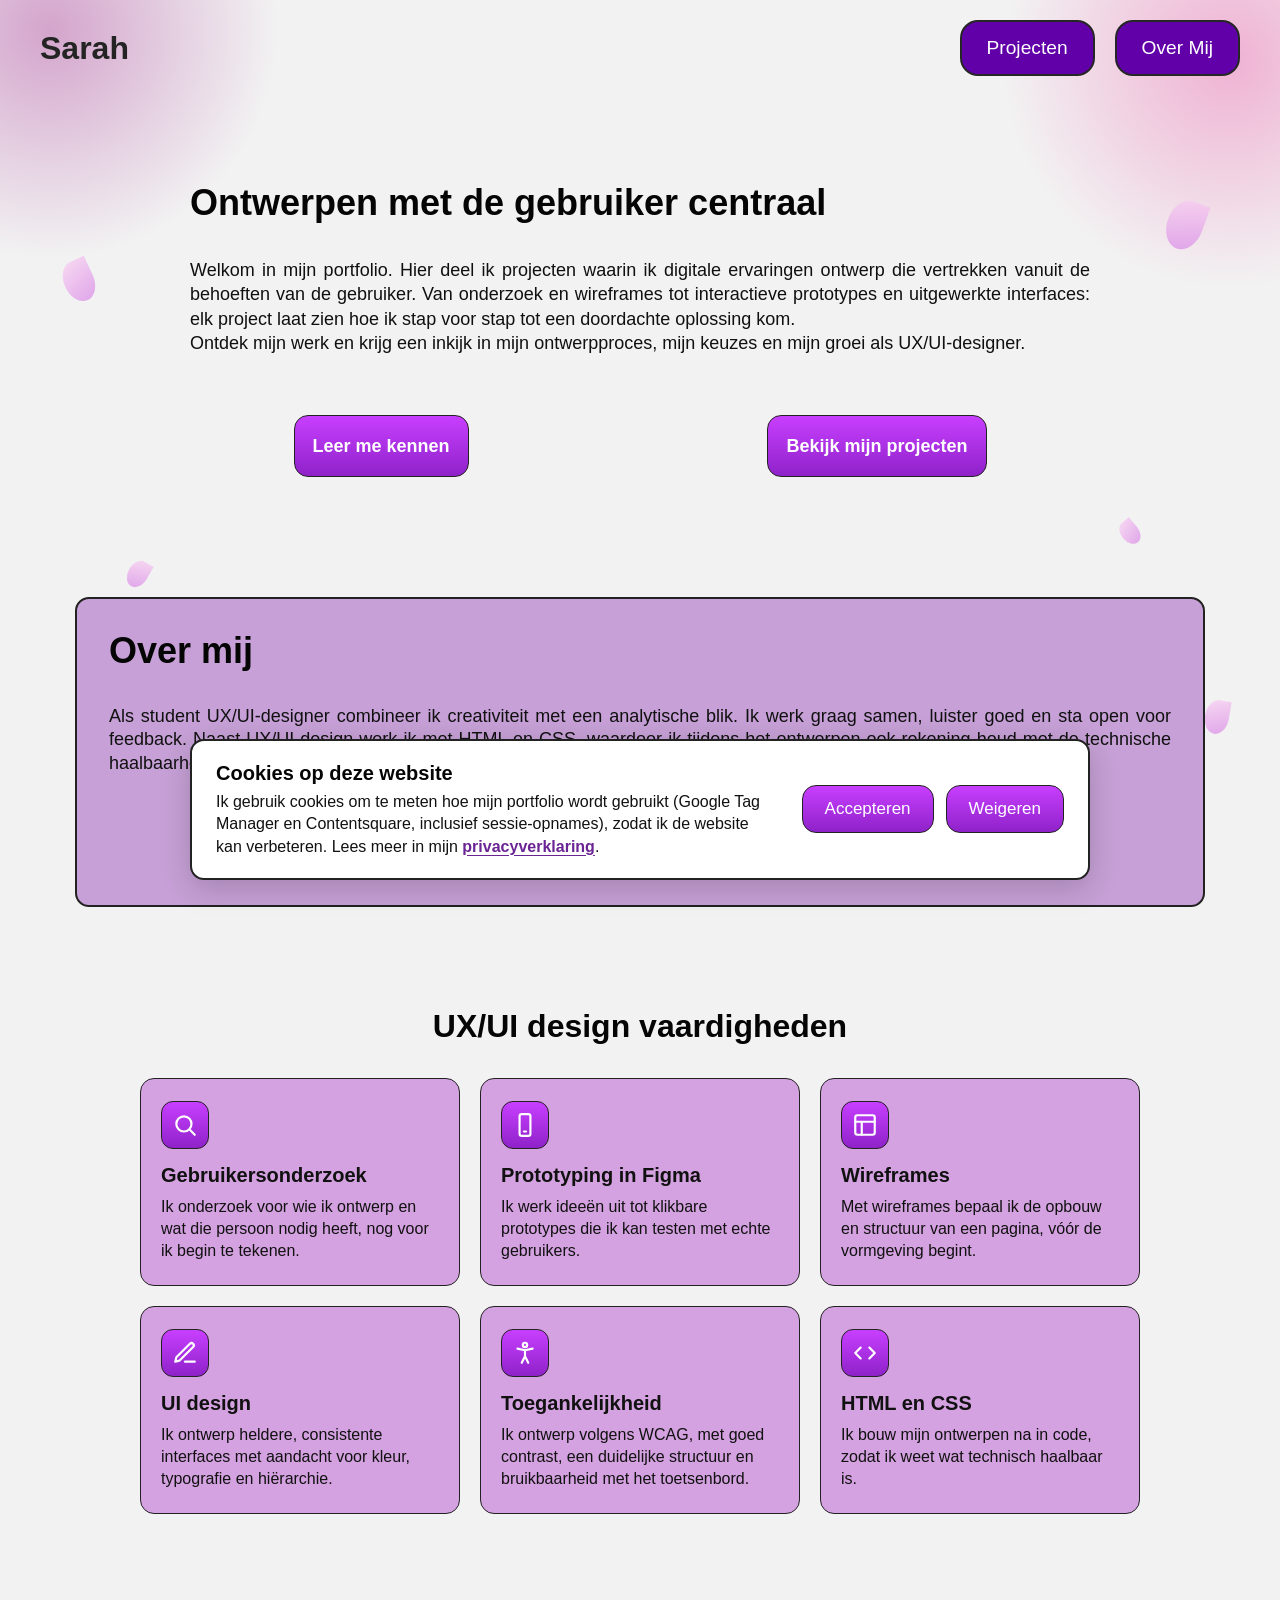
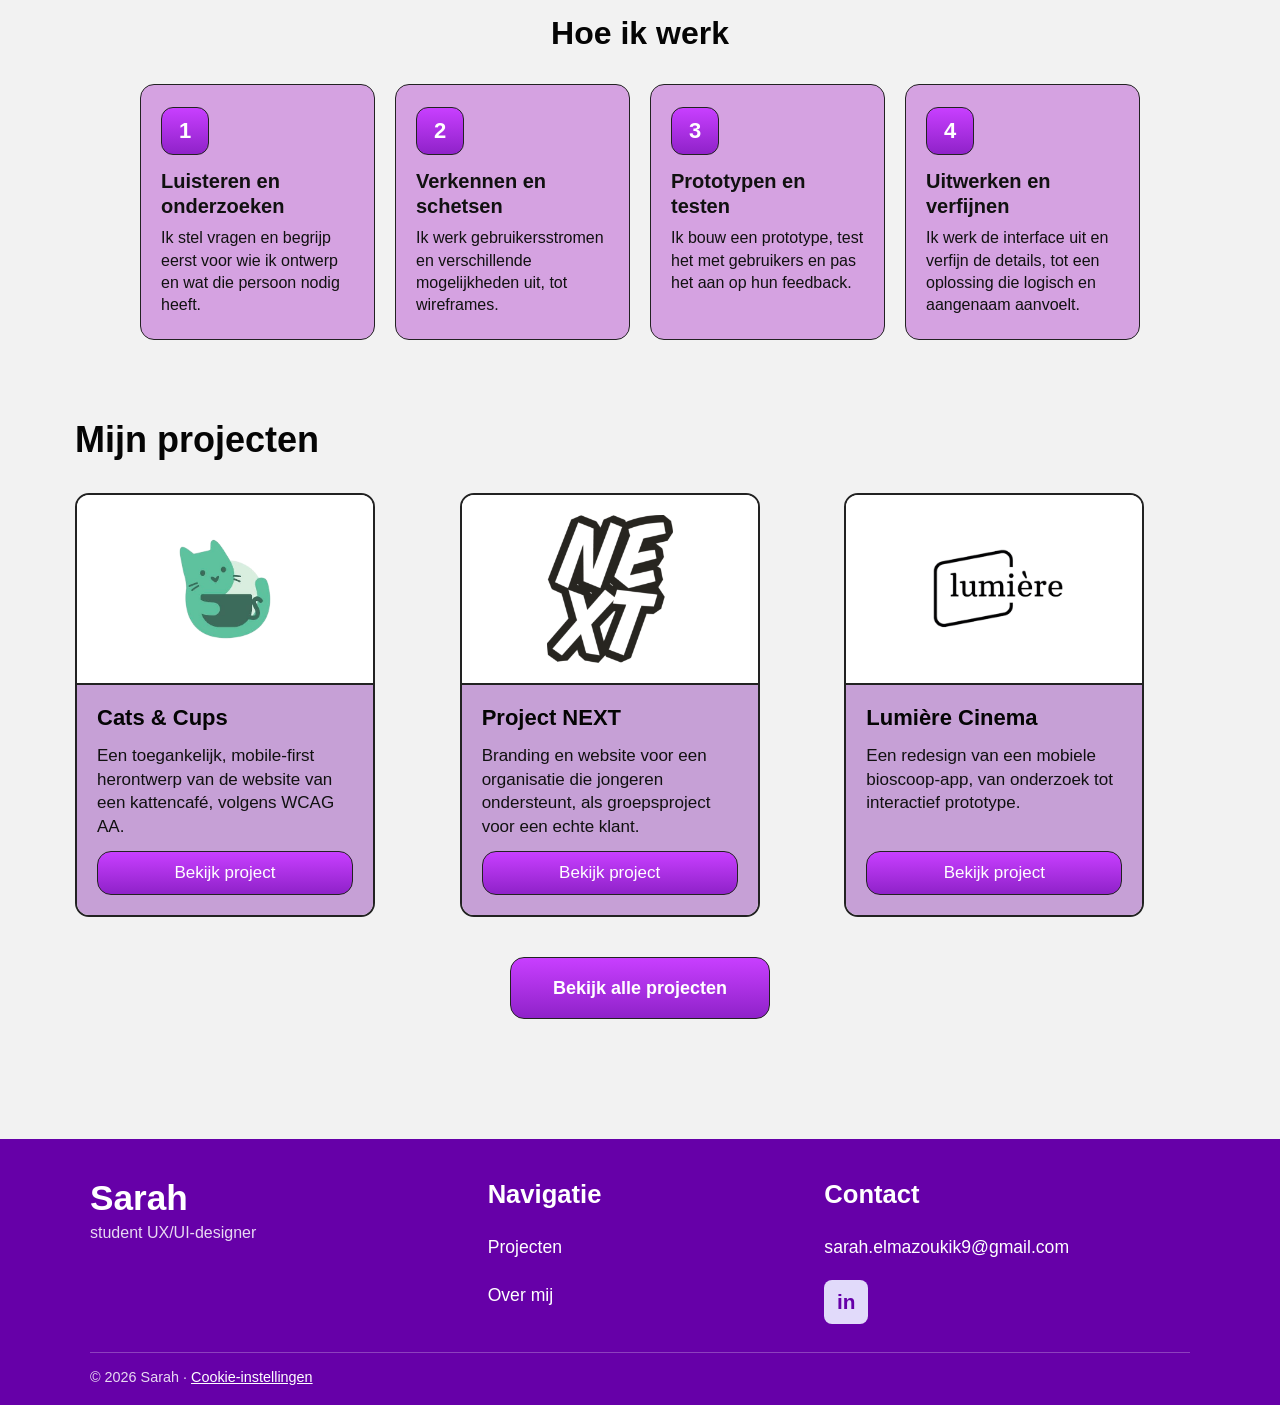
==== commit e5cf8d92: "feat: update footer navigation headings from 'Menu' to 'Navigatie' for consistency across multiple H" ====
--- a/index.html
+++ b/index.html
@@ -317,7 +317,7 @@
             </div>
 
             <nav class="footer-links" aria-label="Footer">
-                <h2>Menu</h2>
+                <h2>Navigatie</h2>
                 <a href="projecten.html">Projecten</a>
                 <a href="overmij.html">Over mij</a>
             </nav>
--- a/style.css
+++ b/style.css
@@ -473,252 +473,130 @@
     }
 }
  
+/* =========================
+   Footer
+========================= */
 .site-footer {
-    background: #520084;
-    color: #fff;
-    padding: 60px 40px 24px;
-}
-
+    width: 100%;
+    padding: 40px 24px 20px;
+    background: #6600A8;
+    color: #ffffff;
+}
+ 
+/* Drie kolommen die allemaal bovenaan beginnen, dus op dezelfde hoogte */
 .footer-container {
     display: grid;
-    grid-template-columns: 1.2fr 1fr 1.5fr;
-    gap: 40px;
+    grid-template-columns: 1.2fr 1fr 1.2fr;
+    gap: 32px;
     align-items: start;
     max-width: 1100px;
     margin: 0 auto;
+    padding: 0;
     text-align: left;
-    
-}
-
+}
+ 
+/* Kolom 1: naam */
 .footer-logo {
     display: inline-block;
-    margin-bottom: 8px;
-    font-size: 2rem;
+    margin-bottom: 6px;
+    font-size: 2.2rem;
     font-weight: 700;
-    color: #fff;
-}
-
+    line-height: 1.1;
+}
+ 
 .footer-brand p {
     margin: 0;
-    color: rgba(255, 255, 255, .85);
-}
-
+    color: rgba(255, 255, 255, 0.85);
+    font-size: 1rem;
+}
+ 
+/* "Navigatie" en "Contact": exact dezelfde grootte */
 .site-footer h2 {
-    margin: 0 0 16px;
-    font-size: 2.2rem;
+    margin: 0 0 12px;
+    color: #ffffff;
+    font-size: 1.6rem;
     font-weight: 700;
-    color: #fff;
-}
-
+    line-height: 1.2;
+}
+ 
+/* Kolom 2 en 3 */
 .footer-links,
 .contact {
     display: flex;
     flex-direction: column;
     align-items: flex-start;
-    gap: 10px;
-}
-
+    gap: 4px;
+}
+ 
 .site-footer a {
-    color: #fff;
+    color: #ffffff;
     text-decoration: none;
 }
-
+ 
+.footer-links a,
+.contact a {
+    display: inline-flex;
+    align-items: center;
+    min-height: 44px;           /* groot genoeg om aan te tikken */
+    font-size: 1.1rem;
+    overflow-wrap: anywhere;    /* lange e-mail loopt nooit buiten beeld */
+}
+ 
 .footer-links a:hover,
 .contact a:hover {
     text-decoration: underline;
 }
-
+ 
 .site-footer a:focus-visible {
-    outline: 2px solid #fff;
+    outline: 2px solid #ffffff;
     outline-offset: 3px;
 }
-
-/* wit icoon met paarse "in": goed contrast */
-.linkedin {
-    display: inline-flex;
-    align-items: center;
+ 
+/* LinkedIn: wit vlak met paarse "in", goed contrast */
+.contact a.linkedin {
     justify-content: center;
     width: 44px;
     height: 44px;
     margin-top: 6px;
-    background: #fff;
-    color: #520084 !important;
     border-radius: 8px;
+    background: #ffffff;
+    color: #6600A8;
     font-size: 1.3rem;
     font-weight: 700;
 }
-
+ 
+.contact a.linkedin:hover {
+    text-decoration: none;
+    background: #f0e6fa;
+}
+ 
+/* Onderste regel */
 .footer-copy {
     max-width: 1100px;
-    margin: 40px auto 0;
-    padding-top: 20px;
-    border-top: 1px solid rgba(255, 255, 255, .25);
-    font-size: .9rem;
-    color: rgba(255, 255, 255, .8);
-}
-
-@media (max-width: 768px) {
+    margin: 28px auto 0;
+    padding-top: 16px;
+    border-top: 1px solid rgba(255, 255, 255, 0.25);
+    color: rgba(255, 255, 255, 0.85);
+    font-size: 0.9rem;
+}
+ 
+.footer-copy a {
+    text-decoration: underline;
+}
+ 
+/* Tablet en gsm: alles onder elkaar */
+@media (max-width: 900px) {
     .site-footer {
-        padding: 40px 20px 20px;
-    }
-
+        padding: 32px 20px 16px;
+    }
+ 
     .footer-container {
         grid-template-columns: 1fr;
-        gap: 32px;
-    }
-}
-/* =========================
-   FOOTER
-========================= */
-
-.site-footer{
-    background:#6600A8;
-    width:100%;
-}
-
-.footer-container{
-    max-width:1400px;
-    margin:0 auto;
-
-    padding: 0px 80px 100px;  /* boven kleiner, onder en zijkanten blijven gelijk */
-
-    display:flex;
-    justify-content:space-between;
-    align-items:center;
-}
-/* Elke kolom even breed */
-.footer-container > *{
-    flex:1;
-}
-
-/* Sarah */
-
-.footer-logo{
-    color:white;
-    text-decoration:none;
-
-    font-size:4rem;
-    font-weight:500;
-}
-
-/* Links */
-
-.footer-links{
-    display:flex;
-    flex-direction:column;
-    align-items:center;
-
-    gap:80px;
-}
-
-.footer-links a{
-    color:white;
-    text-decoration:none;
-
-    font-size:2rem;
-}
-
-/* Contact */
-
-.contact{
-    display:flex;
-    flex-direction:column;
-    align-items:center;
-
-    gap:25px;
-}
-
-.contact h2{
-    color:white;
-    font-size:3.5rem;
-    font-weight:500;
-}
-
-.contact a{
-    color:white;
-    text-decoration:none;
-}
-
-/* E-mailadres */
-
-.contact > a:first-of-type{
-    font-size:1.7rem;
-    text-align:center;
-
-    max-width:420px;
-    word-break:break-word;
-}
-
-/* LinkedIn */
-
-.linkedin{
-    display:flex;
-    justify-content:center;
-    align-items:center;
-
-    width:110px;
-    height:110px;
-
-    background:#0077B5;
-    color:white;
-
-    border-radius:10px;
-
-    font-size:4rem;
-    font-weight:bold;
-}
-/* =========================
-   TABLET
-========================= */
-
-@media (max-width: 1024px) {
-    .navbar,
-    .footer-container {
-        max-width: calc(100% - 70px);
-    }
-
-    .hero {
-        padding-top: 70px;
-    }
-
-    .hero-content {
-        max-width: 650px;
-    }
-
-    .hero h1 {
-        font-size: 28px;
-    }
-
-    .skills {
-        margin-top: 120px;
-    }
-
-    .pink-decoration {
-        margin-left: 15%;
-    }
-    
-
-    .footer-container{
-        flex-direction: column;
-        gap: 80px;
-
-        text-align: center;
-    }
-
-    .footer-logo{
-        font-size: 4rem;
-    }
-
-    .footer-links{
-        gap: 40px;
-    }
-
-    .footer-links a{
-        font-size: 1.8rem;
-    }
-
-    .contact h2{
-        font-size: 3rem;
+        gap: 24px;
+    }
+ 
+    .footer-logo {
+        font-size: 2rem;
     }
 }
 
@@ -3428,4 +3306,119 @@
         height: 78vh;
         min-height: 520px;
     }
-}+}
+
+/* =========================================================
+   FOOTER: sterke versie die oude footer-regels overschrijft
+   Zet dit HELEMAAL ONDERAAN je style.css (na alles, ook na de @media-blokken).
+   Alle selectors beginnen met "footer.site-footer", daardoor winnen ze van
+   de oude regels (.footer-logo, .contact > a:first-of-type, .linkedin, ...).
+========================================================= */
+
+footer.site-footer {
+    width: 100%;
+    padding: 40px 24px 20px;
+    background: #6600A8;
+    color: #ffffff;
+}
+
+/* Drie GELIJKE kolommen die allemaal bovenaan beginnen.
+   minmax(0, …) zorgt dat een lange tekst (zoals het e-mailadres) een kolom nooit kan oprekken. */
+footer.site-footer .footer-container {
+    display: grid;
+    grid-template-columns: minmax(0, 1.2fr) minmax(0, 1fr) minmax(0, 1.2fr);
+    gap: 32px;
+    align-items: start;
+    max-width: 1100px;
+    margin: 0 auto;
+    padding: 0;
+    text-align: left;
+}
+
+footer.site-footer .footer-container > * {
+    flex: none;
+    min-width: 0;
+}
+
+/* Kolom 1 */
+footer.site-footer .footer-logo {
+    display: inline-block;
+    margin: 0 0 6px;
+    font-size: 2.2rem;
+    font-weight: 700;
+    line-height: 1.1;
+}
+
+footer.site-footer .footer-brand p {
+    margin: 0;
+    font-size: 1rem;
+}
+
+/* "Navigatie" en "Contact": zelfde grootte, zelfde afstand, zelfde hoogte */
+footer.site-footer h2 {
+    margin: 0 0 12px;
+    font-size: 1.6rem;
+    font-weight: 700;
+    line-height: 1.2;
+    text-align: left;
+}
+
+/* Kolom 2 en 3 */
+footer.site-footer .footer-links,
+footer.site-footer .contact {
+    display: flex;
+    flex-direction: column;
+    align-items: flex-start;
+    gap: 4px;
+    text-align: left;
+}
+
+footer.site-footer .footer-links a,
+footer.site-footer .contact a {
+    display: inline-flex;
+    align-items: center;
+    min-height: 44px;
+    max-width: none;
+    font-size: 1.1rem;
+    font-weight: 400;
+    text-align: left;
+    word-break: normal;
+    overflow-wrap: anywhere;
+}
+
+/* LinkedIn */
+footer.site-footer .contact a.linkedin {
+    justify-content: center;
+    width: 44px;
+    height: 44px;
+    margin-top: 6px;
+    border-radius: 8px;
+    background: #e1dafa;
+    color: #6600A8;
+    font-size: 1.3rem;
+    font-weight: 700;
+}
+
+/* Onderste regel */
+footer.site-footer .footer-copy {
+    max-width: 1100px;
+    margin: 28px auto 0;
+    padding-top: 16px;
+    font-size: 0.9rem;
+}
+
+/* Tablet en gsm: alles onder elkaar */
+@media (max-width: 900px) {
+    footer.site-footer {
+        padding: 32px 20px 16px;
+    }
+
+    footer.site-footer .footer-container {
+        grid-template-columns: minmax(0, 1fr);
+        gap: 24px;
+    }
+
+    footer.site-footer .footer-logo {
+        font-size: 2rem;
+    }
+}
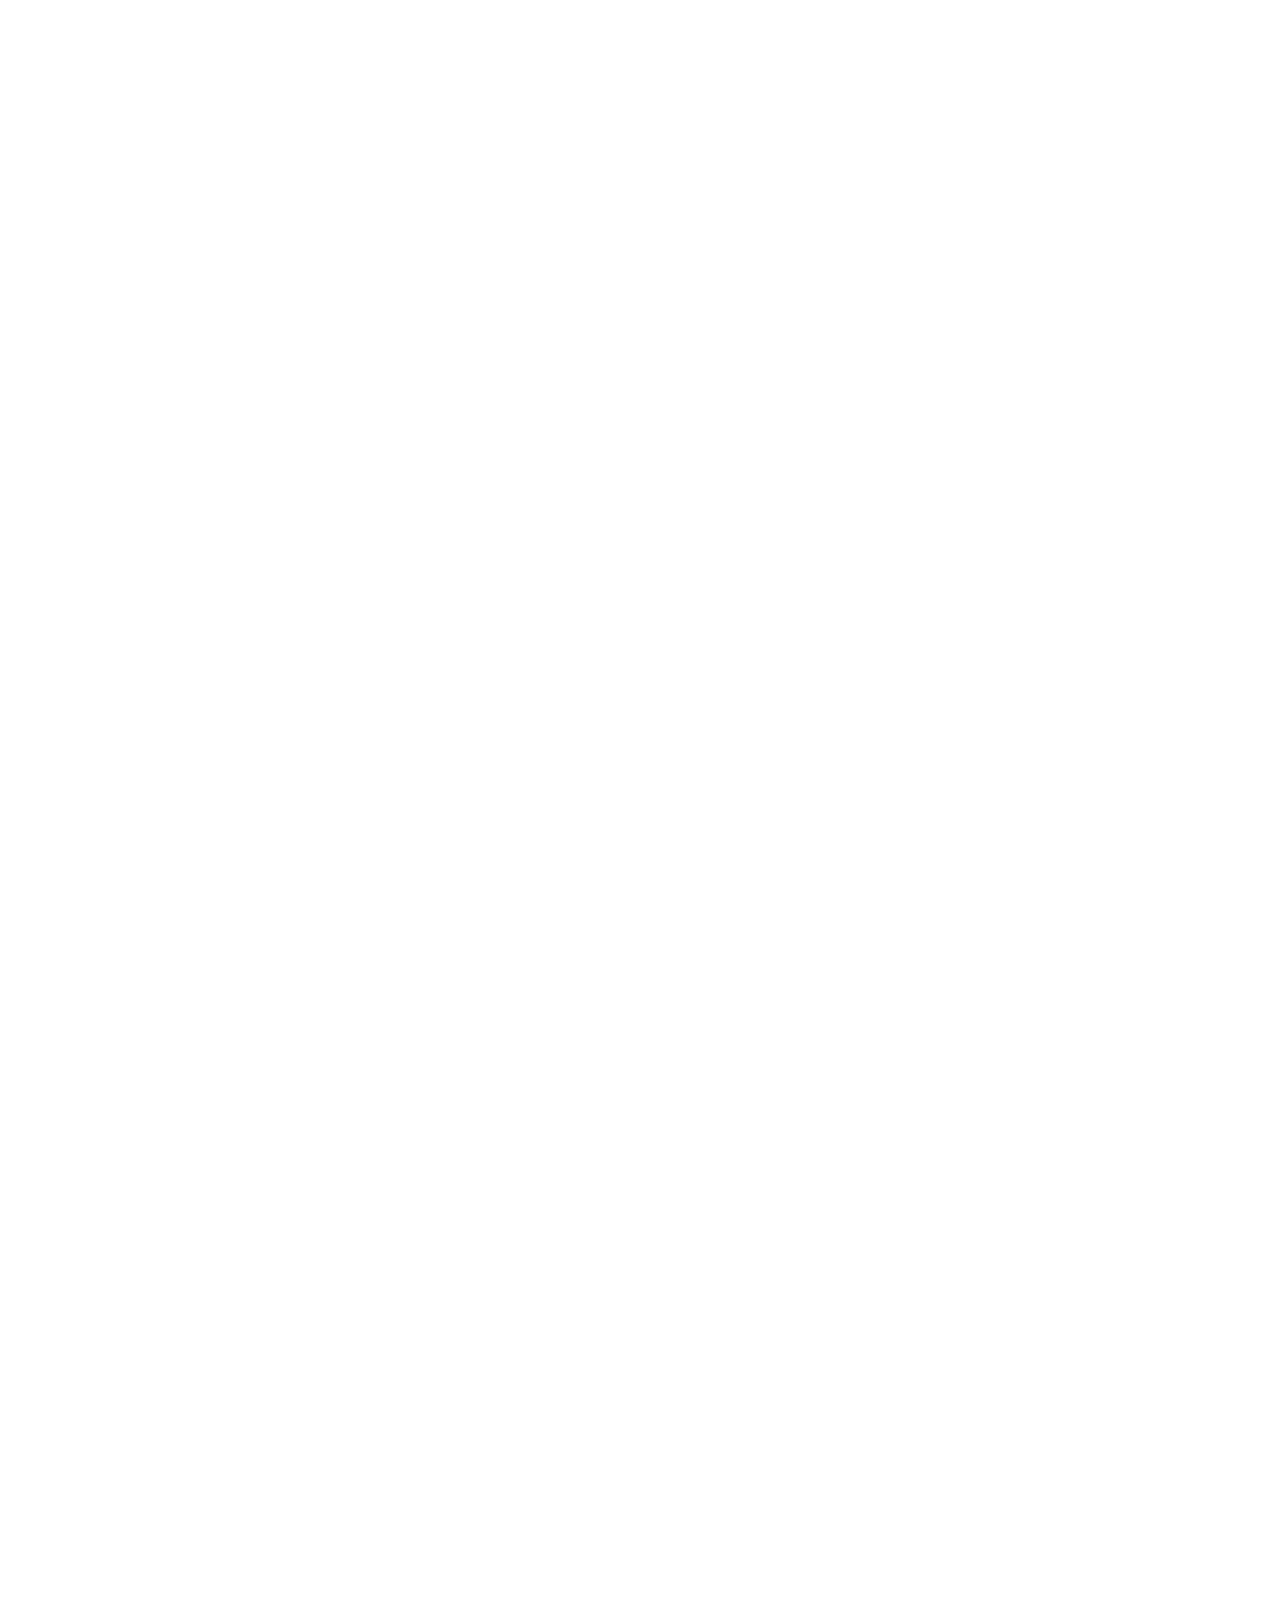
==== commit ad96a5d9: "feat: add MailerLite Universal integration for enhanced email marketing capabilities" ====
--- a/index.html
+++ b/index.html
@@ -52,6 +52,20 @@
         })();
     </script>
     <!--End Wingify Async SmartCode -->
+
+    <!-- MailerLite Universal -->
+    <script>
+        (function (w, d, e, u, f, l, n) {
+            w[f] = w[f] || function () {
+                (w[f].q = w[f].q || [])
+                .push(arguments);
+            }, l = d.createElement(e), l.async = 1, l.src = u,
+            n = d.getElementsByTagName(e)[0], n.parentNode.insertBefore(l, n);
+        })
+            (window, document, 'script', 'https://assets.mailerlite.com/js/universal.js', 'ml');
+        ml('account', '2714826');
+    </script>
+    <!-- End MailerLite Universal -->
     <meta charset="UTF-8">
     <meta name="viewport" content="width=device-width, initial-scale=1.0">
 
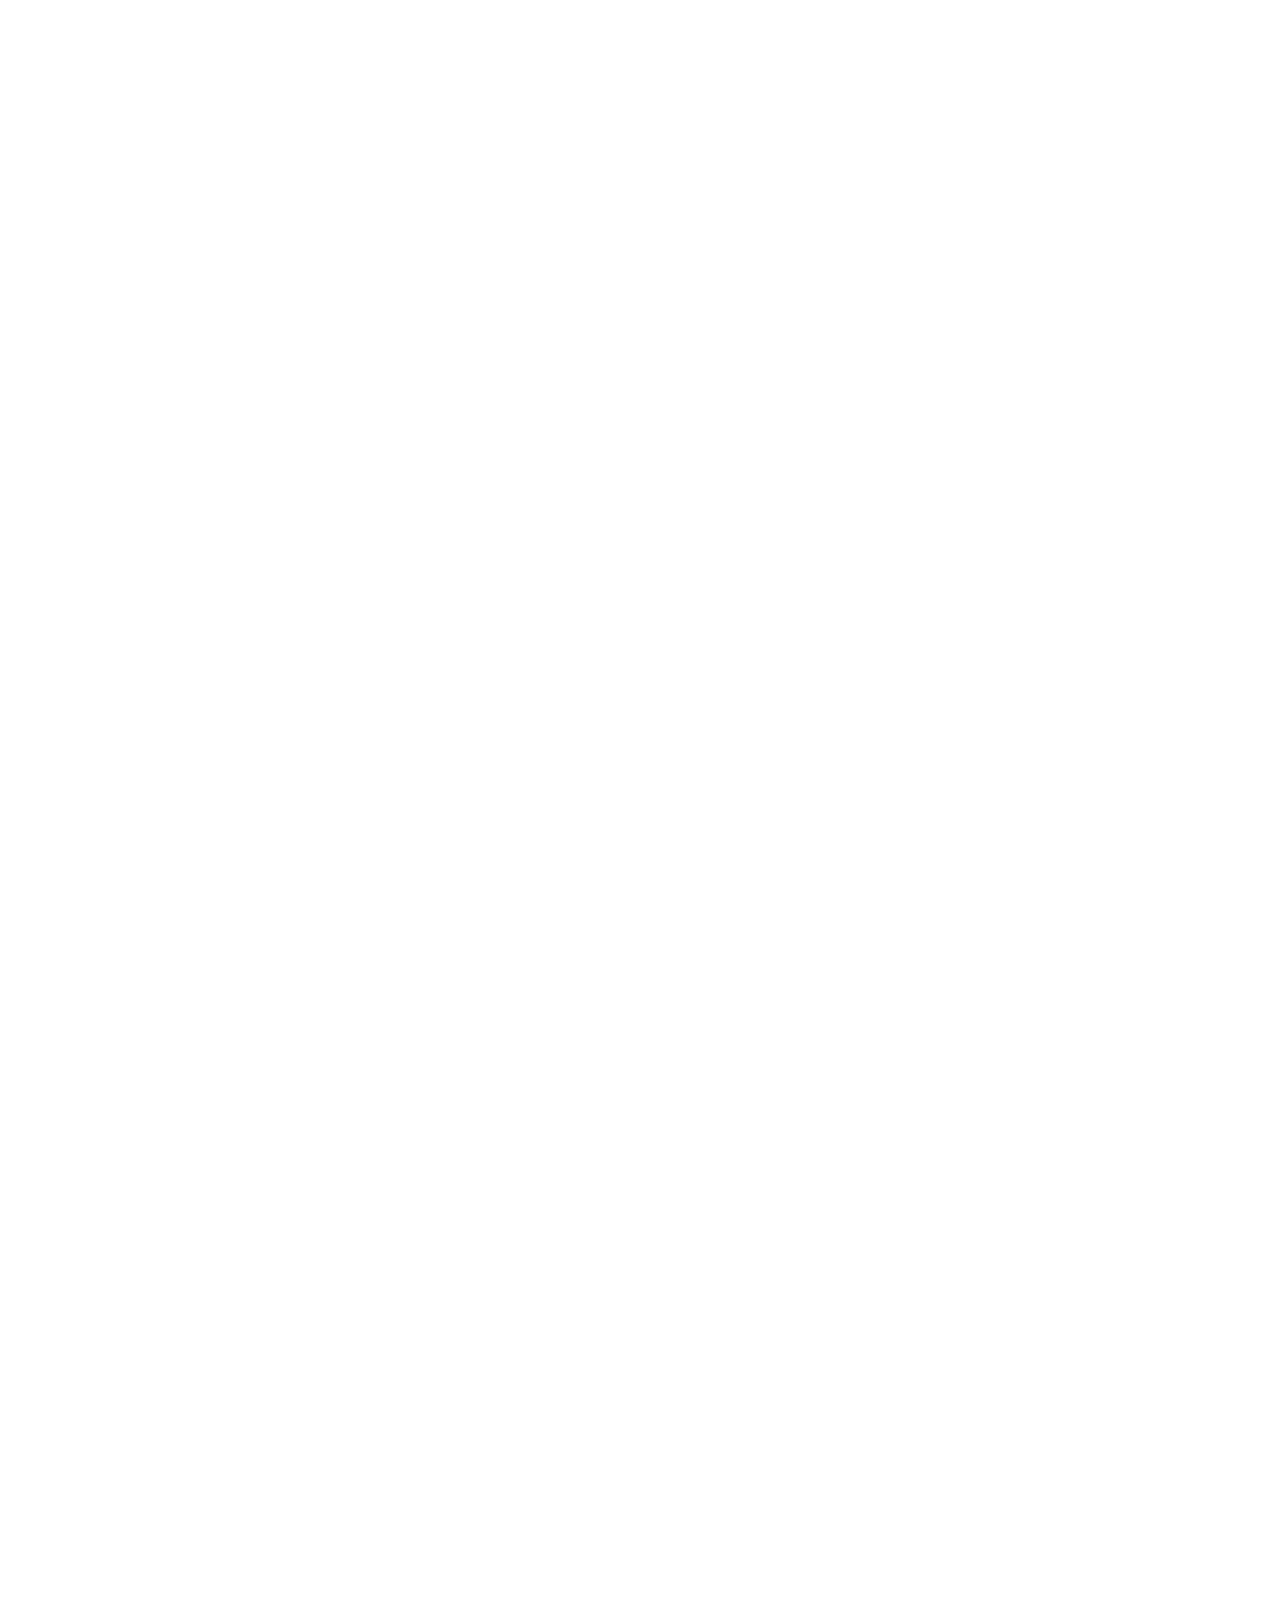
==== commit 9ebad4a5: "feat: add project tags for improved project categorization and styling" ====
--- a/index.html
+++ b/index.html
@@ -2,6 +2,35 @@
 <html lang="nl">
 
 <head>
+    <meta charset="UTF-8">
+    <meta name="viewport" content="width=device-width, initial-scale=1.0">
+
+    <title>Sarah El Marzouki | UX/UI Designer Portfolio Mechelen</title>
+
+    <meta name="description"
+        content="Bekijk het portfolio van Sarah El Marzouki, een student UX/UI-designer gespecialiseerd in gebruikersonderzoek, wireframes, prototyping en UI design.">
+
+    <link rel="canonical" href="https://sarah-el-marzouki-portfolio.vercel.app/">
+    <link rel="icon" href="/favicon.ico">
+
+    <!-- Open Graph -->
+    <meta property="og:type" content="website">
+    <meta property="og:title" content="Sarah El Marzouki | UX/UI Designer">
+    <meta property="og:description"
+        content="Bekijk het portfolio van Sarah El Marzouki, een student UX/UI-designer gespecialiseerd in gebruikersonderzoek, wireframes, prototyping en UI design.">
+    <meta property="og:url" content="https://sarah-el-marzouki-portfolio.vercel.app/">
+    <meta property="og:image" content="https://sarah-el-marzouki-portfolio.vercel.app/images/og-image.png">
+
+    <!-- Twitter/X card -->
+    <meta name="twitter:card" content="summary_large_image">
+    <meta name="twitter:title" content="Sarah El Marzouki | UX/UI Designer">
+    <meta name="twitter:description"
+        content="Bekijk het portfolio van Sarah El Marzouki, een student UX/UI-designer gespecialiseerd in gebruikersonderzoek, wireframes, prototyping en UI design.">
+    <meta name="twitter:image" content="https://sarah-el-marzouki-portfolio.vercel.app/images/og-image.png">
+
+    <link rel="stylesheet" href="style.css">
+    <link rel="stylesheet" href="animaties.css">
+
     <!-- Cookie-standaard: tot er gekozen is, geen analytics-cookies -->
     <script>
         window.dataLayer = window.dataLayer || [];
@@ -13,20 +42,7 @@
             ad_personalization: 'denied'
         });
     </script>
-    <script>
-        window.dataLayer = window.dataLayer || [];
-
-        function gtag() {
-            dataLayer.push(arguments);
-        }
-
-        gtag('consent', 'default', {
-            analytics_storage: 'denied',
-            ad_storage: 'denied',
-            ad_user_data: 'denied',
-            ad_personalization: 'denied'
-        });
-    </script>
+
     <!-- Google Tag Manager -->
     <script>(function (w, d, s, l, i) {
             w[l] = w[l] || []; w[l].push({
@@ -37,6 +53,7 @@
                     'https://www.googletagmanager.com/gtm.js?id=' + i + dl; f.parentNode.insertBefore(j, f);
         })(window, document, 'script', 'dataLayer', 'GTM-KX3ZXJXG');</script>
     <!-- End Google Tag Manager -->
+
     <!-- Start Wingify Async V3.0 SmartCode -->
     <link rel="preconnect" href="https://edge.wingify.net" />
     <script type="text/javascript">
@@ -58,27 +75,24 @@
         (function (w, d, e, u, f, l, n) {
             w[f] = w[f] || function () {
                 (w[f].q = w[f].q || [])
-                .push(arguments);
+                    .push(arguments);
             }, l = d.createElement(e), l.async = 1, l.src = u,
-            n = d.getElementsByTagName(e)[0], n.parentNode.insertBefore(l, n);
+                n = d.getElementsByTagName(e)[0], n.parentNode.insertBefore(l, n);
         })
             (window, document, 'script', 'https://assets.mailerlite.com/js/universal.js', 'ml');
         ml('account', '2714826');
     </script>
     <!-- End MailerLite Universal -->
-    <meta charset="UTF-8">
-    <meta name="viewport" content="width=device-width, initial-scale=1.0">
-
-    <title>Sarah El Mazouki | UX/UI Designer Portfolio</title>
-
-    <meta name="description"
-        content="Bekijk het portfolio van Sarah El Mazouki, een student UX/UI-designer gespecialiseerd in gebruikersonderzoek, wireframes, prototyping en UI design.">
-
-    <link rel="canonical" href="https://sarah-el-marzouki-portfolio.vercel.app/index.html">
-    <link rel="stylesheet" href="style.css">
-    <link rel="stylesheet" href="animaties.css">
+
     <script defer src="https://t.contentsquare.net/uxa/e393bb985577b.js"></script>
+
+    <link rel="apple-touch-icon" sizes="180x180" href="/apple-touch-icon.png">
+    <link rel="icon" type="image/png" sizes="32x32" href="/favicon-32x32.png">
+    <link rel="icon" type="image/png" sizes="16x16" href="/favicon-16x16.png">
+    <link rel="manifest" href="/site.webmanifest">
+    <link rel="icon" href="/favicon.ico" sizes="any">
 </head>
+
 
 <body>
     <!-- Google Tag Manager (noscript) -->
@@ -284,6 +298,9 @@
                             loading="lazy">
                     </div>
                     <div class="project-text">
+                        <div class="project-tags">
+                            <span class="project-tag">Webdesign</span>
+                        </div>
                         <h3>Cats &amp; Cups</h3>
                         <p>Een toegankelijk, mobile-first herontwerp van de website van een kattencafé, volgens WCAG AA.
                         </p>
@@ -297,6 +314,11 @@
                             loading="lazy">
                     </div>
                     <div class="project-text">
+                        <div class="project-tags">
+                            <span class="project-tag">Branding</span>
+                            <span class="project-tag">Webdesign</span>
+                            <span class="project-tag">Development</span>
+                        </div>
                         <h3>Project NEXT</h3>
                         <p>Branding en website voor een organisatie die jongeren ondersteunt, als groepsproject voor een
                             echte klant.</p>
@@ -310,6 +332,9 @@
                             loading="lazy">
                     </div>
                     <div class="project-text">
+                        <div class="project-tags">
+                            <span class="project-tag">App-design</span>
+                        </div>
                         <h3>Lumière Cinema</h3>
                         <p>Een redesign van een mobiele bioscoop-app, van onderzoek tot interactief prototype.</p>
                         <a class="project-link" href="Lumiere.html">Bekijk project</a>
@@ -327,7 +352,7 @@
 
             <div class="footer-brand">
                 <a class="footer-logo" href="index.html">Sarah</a>
-                <p>student UX/UI-designer</p>
+                <p>UX/UI-designer</p>
             </div>
 
             <nav class="footer-links" aria-label="Footer">
--- a/style.css
+++ b/style.css
@@ -302,6 +302,32 @@
     filter: brightness(1.08);
     transform: translateY(-3px);
 }
+.project-text .project-tag {
+    align-self: flex-start;          /* blijft zo breed als zijn tekst */
+    padding: 4px 14px;
+    border: 1.5px solid #222222;
+    border-radius: 10px;
+    background: #7b2fa8;
+    color: #ffffff;
+    font-size: 15px;
+    font-weight: 700;
+    line-height: 1.4;
+}
+.project-text .project-tags {
+    display: grid;
+    grid-template-columns: repeat(2, max-content);   /* twee labels per rij */
+    gap: 8px;
+    justify-content: start;
+    align-items: start;
+}
+
+/* Gsm: één label per rij */
+@media (max-width: 600px) {
+    .project-text .project-tags {
+        grid-template-columns: max-content;
+    }
+}
+
  
 /* Beweging uitzetten voor wie dat liever heeft */
 @media (prefers-reduced-motion: reduce) {
@@ -3307,6 +3333,10 @@
         min-height: 520px;
     }
 }
+ /* .prototypehiFi {
+      width: min(100%, 560px);
+  }
+      */
 
 /* =========================================================
    FOOTER: sterke versie die oude footer-regels overschrijft
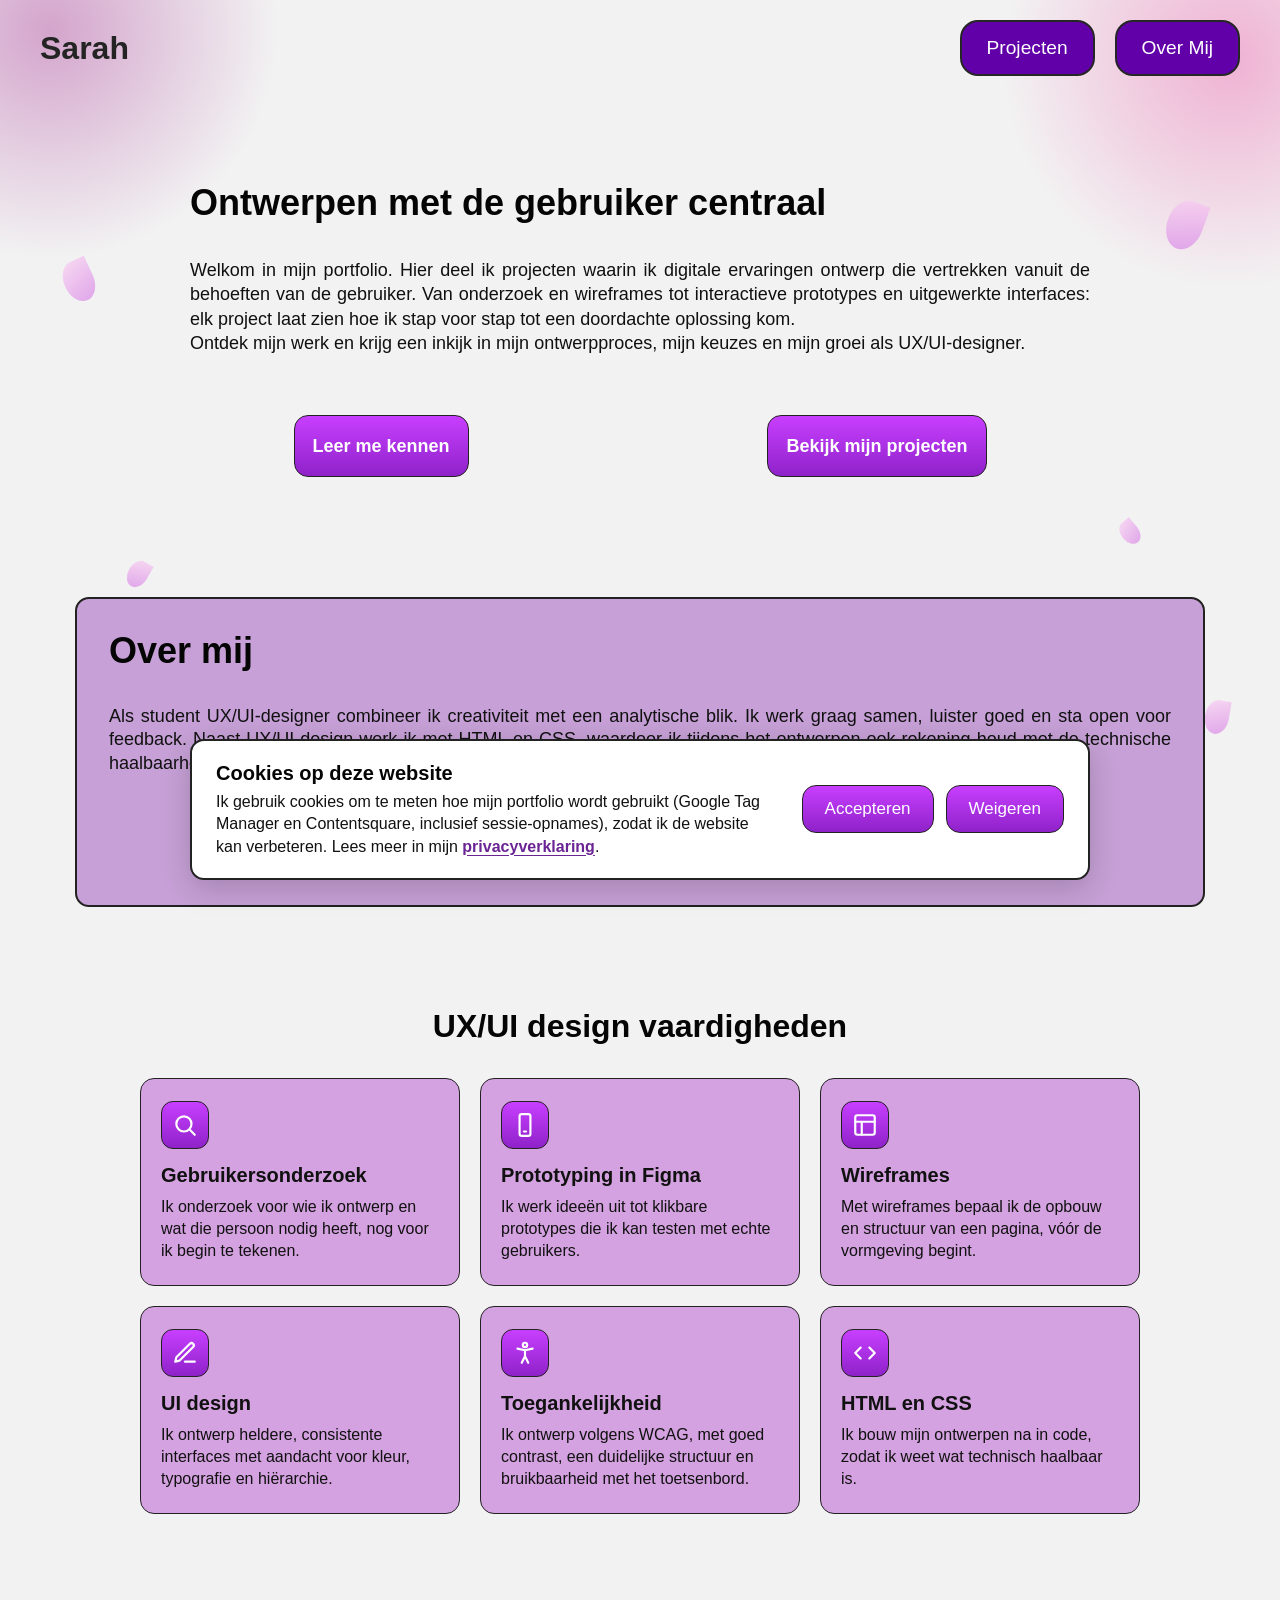
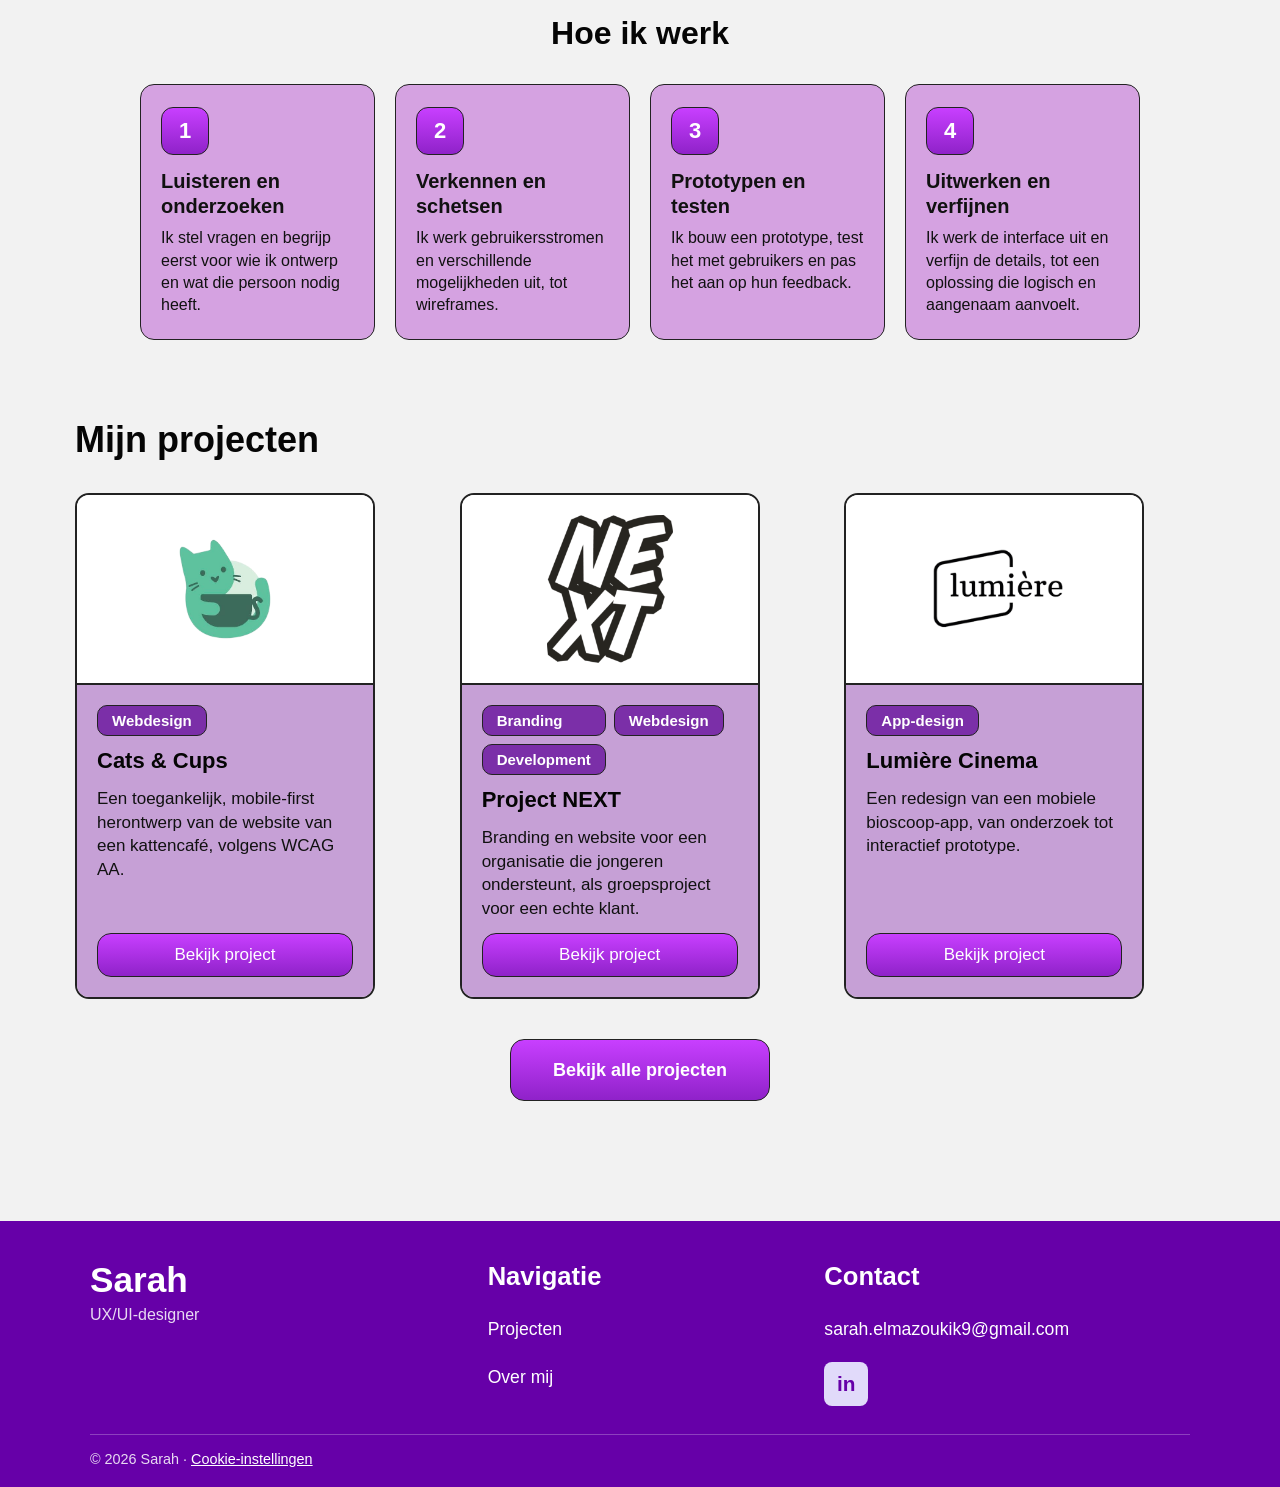
==== commit 61ad2f95: "add: implement project card overlay and enhance hover effects for better interactivity" ====
--- a/index.html
+++ b/index.html
@@ -293,6 +293,7 @@
             <div class="projects-grid">
 
                 <article class="project-card">
+                    <a class="project-card__overlay" href="Kattencafe.html" aria-hidden="true" tabindex="-1"></a>
                     <div class="project-image">
                         <img src="images/image 61.png" alt="Logo van Cats &amp; Cups" width="400" height="260"
                             loading="lazy">
@@ -309,6 +310,7 @@
                 </article>
 
                 <article class="project-card">
+                    <a class="project-card__overlay" href="next.html" aria-hidden="true" tabindex="-1"></a>
                     <div class="project-image">
                         <img src="images/NE XT 1.svg" alt="Logo van Project NEXT" width="400" height="260"
                             loading="lazy">
@@ -327,6 +329,7 @@
                 </article>
 
                 <article class="project-card">
+                    <a class="project-card__overlay" href="Lumiere.html" aria-hidden="true" tabindex="-1"></a>
                     <div class="project-image">
                         <img src="images/image 18.png" alt="Logo van de Lumière bioscoop-app" width="400" height="260"
                             loading="lazy">
@@ -340,7 +343,9 @@
                         <a class="project-link" href="Lumiere.html">Bekijk project</a>
                     </div>
                 </article>
-            </div>
+
+            </div>
+
             <div class="projects-more">
                 <a class="button" href="projecten.html">Bekijk alle projecten</a>
             </div>
@@ -364,7 +369,8 @@
             <div class="contact">
                 <h2>Contact</h2>
                 <a href="mailto:sarah.elmazoukik9@gmail.com">sarah.elmazoukik9@gmail.com</a>
-                <a class="linkedin" href="https://www.linkedin.com/feed/" aria-label="LinkedIn-profiel">in</a>
+                <a class="linkedin" href="https://www.linkedin.com/in/sarah-el-marzouki-a95472432/"
+                    aria-label="LinkedIn-profiel">in</a>
             </div>
 
         </div>
--- a/style.css
+++ b/style.css
@@ -3452,3 +3452,71 @@
         font-size: 2rem;
     }
 }
+/* =========================
+   EIGEN MUISPIJL: paars en afgerond
+   Zet dit onderaan je style.css
+========================= */
+
+:root {
+    /* Gewone pijl: paars, wit randje (blijft zichtbaar op je paarse footer en knoppen) */
+    --cursor-default: url("data:image/svg+xml,%3Csvg xmlns='http://www.w3.org/2000/svg' width='32' height='32' viewBox='0 0 32 32'%3E%3Cpath d='M6 3L6 24L11 19L15 27.5L19 25.5L15 17.5L22 17.5Z' fill='%238b2fc9' stroke='white' stroke-width='2.4' stroke-linejoin='round'/%3E%3C/svg%3E") 6 3, auto;
+
+    /* Op links en knoppen: dezelfde pijl in roze, zodat je ziet dat je kunt klikken */
+    --cursor-link: url("data:image/svg+xml,%3Csvg xmlns='http://www.w3.org/2000/svg' width='32' height='32' viewBox='0 0 32 32'%3E%3Cpath d='M6 3L6 24L11 19L15 27.5L19 25.5L15 17.5L22 17.5Z' fill='%23e91e8c' stroke='white' stroke-width='2.4' stroke-linejoin='round'/%3E%3C/svg%3E") 6 3, pointer;
+}
+
+html,
+body {
+    cursor: var(--cursor-default);
+}
+
+a,
+button,
+summary,
+label,
+[role="button"],
+.btn,
+.button {
+    cursor: var(--cursor-link);
+}
+.project-card {
+    position: relative;
+}
+
+/* Onzichtbare link over het hele kaartje */
+.project-card__overlay {
+    position: absolute;
+    inset: 0;
+    z-index: 1;
+}
+
+/* De knop blijft erboven, met zijn eigen hover-effect */
+.project-link {
+    position: relative;
+    z-index: 2;
+}
+.project-card {
+    display: flex;
+    flex-direction: column;
+    overflow: hidden;
+    border: 2px solid #222222;
+    border-radius: 14px;
+    background: #ffffff;
+    transition: transform 0.2s ease, filter 0.2s ease;   /* filter erbij */
+}
+
+.project-card:hover,
+.project-card:focus-within {
+    filter: brightness(1.08);        /* zelfde als je knoppen */
+    transform: translateY(-3px);     /* was -4px, nu hetzelfde als je knoppen */
+}
+.project-card .project-link:hover,
+.project-card .project-link:focus-visible {
+    filter: none;
+    transform: none;
+}
+@media (prefers-reduced-motion: reduce) {
+    .project-card { transition: none; }
+    .project-card:hover,
+    .project-card:focus-within { transform: none; }
+}
